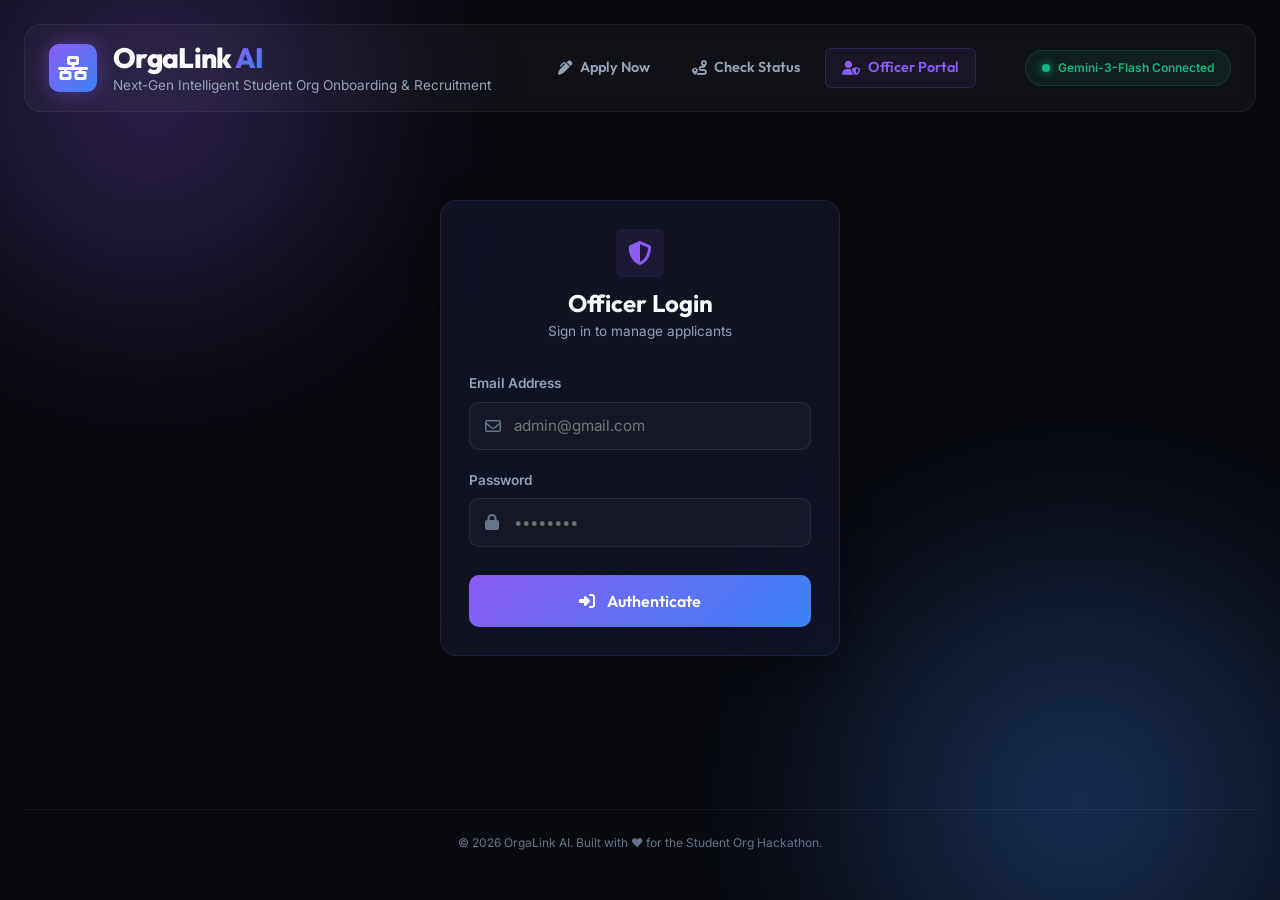
==== officer.html @ c1beb45f "feat: Build OrgaLink AI portal with client-side PDF/DOCX RAG parser and admin dashboard" ====
<!DOCTYPE html>
<html lang="en">
<head>
  <meta charset="UTF-8">
  <meta name="viewport" content="width=device-width, initial-scale=1.0">
  <title>OrgaLink AI - Officer Portal</title>
  <meta name="description" content="Secure administrative panel for JPCS-APC recruitment officers to review applicant RAG matches and manage checklist access.">
  
  <!-- Typography & Icons -->
  <link rel="preconnect" href="https://fonts.googleapis.com">
  <link rel="preconnect" href="https://fonts.gstatic.com" crossorigin>
  <link href="https://fonts.googleapis.com/css2?family=Fira+Code:wght@400;500&family=Inter:wght@300;400;500;600;700&family=Outfit:wght@300;400;500;600;700;800&display=swap" rel="stylesheet">
  <link rel="stylesheet" href="https://cdnjs.cloudflare.com/ajax/libs/font-awesome/6.4.0/css/all.min.css">
  
  <link rel="stylesheet" href="style.css">
</head>
<body>
  <div class="glow-container">
    <div class="glow-orb orb-1"></div>
    <div class="glow-orb orb-2"></div>
  </div>

  <div class="app-container">
    <!-- Header -->
    <header class="app-header">
      <div class="brand">
        <div class="logo-wrapper">
          <i class="fa-solid fa-network-wired logo-icon"></i>
        </div>
        <div class="brand-text">
          <h1>OrgaLink <span class="accent-text">AI</span></h1>
          <p class="tagline">Next-Gen Intelligent Student Org Onboarding & Recruitment</p>
        </div>
      </div>
      
      <!-- Navigation Links -->
      <nav class="app-nav">
        <a href="index.html" class="nav-link"><i class="fa-solid fa-pen-clip"></i> Apply Now</a>
        <a href="tracker.html" class="nav-link"><i class="fa-solid fa-route"></i> Check Status</a>
        <a href="officer.html" class="nav-link active"><i class="fa-solid fa-user-shield"></i> Officer Portal</a>
      </nav>

      <div class="system-status">
        <span class="status-indicator online"></span>
        <span class="status-text">Gemini-3-Flash Connected</span>
      </div>
    </header>

    <!-- Main Content Area -->
    <main class="main-layout">
      
      <!-- 1. Secure Login View -->
      <section class="grid-card login-card" id="admin-login-view">
        <div class="login-header">
          <div class="header-icon" style="margin: 0 auto; width: 48px; height: 48px; font-size: 1.5rem;">
            <i class="fa-solid fa-shield-halved"></i>
          </div>
          <h2>Officer Login</h2>
          <p class="tagline">Sign in to manage applicants</p>
        </div>

        <form id="admin-login-form" class="app-form">
          <div class="form-group">
            <label for="admin-email">Email Address</label>
            <div class="input-wrapper">
              <i class="fa-regular fa-envelope input-icon"></i>
              <input type="email" id="admin-email" placeholder="admin@gmail.com" required autocomplete="username">
            </div>
          </div>

          <div class="form-group">
            <label for="admin-password">Password</label>
            <div class="input-wrapper">
              <i class="fa-solid fa-lock input-icon"></i>
              <input type="password" id="admin-password" placeholder="••••••••" required autocomplete="current-password">
            </div>
          </div>

          <button type="submit" class="primary-btn"><i class="fa-solid fa-right-to-bracket"></i> Authenticate</button>
        </form>
      </section>

      <!-- 2. Secure Dashboard View -->
      <div id="admin-dashboard-view" class="hidden">
        <!-- Dashboard Header -->
        <div class="dashboard-header-panel">
          <div>
            <h2>Recruitment Management Panel</h2>
            <p class="tagline">Candidate evaluations, stage approvals, and committee metrics</p>
          </div>
          <button id="logout-btn" class="logout-btn"><i class="fa-solid fa-right-from-bracket"></i> Sign Out</button>
        </div>

        <!-- Metric Counter Cards -->
        <div class="stats-panel">
          <div class="stat-card">
            <div class="stat-icon applied"><i class="fa-solid fa-inbox"></i></div>
            <div class="stat-details">
              <h4>Total Candidates</h4>
              <span id="stat-total">0</span>
            </div>
          </div>
          <div class="stat-card">
            <div class="stat-icon interview"><i class="fa-solid fa-comments"></i></div>
            <div class="stat-details">
              <h4>In Interview</h4>
              <span id="stat-interview">0</span>
            </div>
          </div>
          <div class="stat-card">
            <div class="stat-icon onboarded"><i class="fa-solid fa-circle-check"></i></div>
            <div class="stat-details">
              <h4>Approved / Onboarded</h4>
              <span id="stat-onboarded">0</span>
            </div>
          </div>
        </div>

        <!-- Committee Distribution breakdown -->
        <div class="committee-breakdown-panel">
          <div class="breakdown-card">
            <span>Web Development Committee:</span>
            <strong id="committee-web-count">0</strong>
          </div>
          <div class="breakdown-card">
            <span>Marketing & Creatives Committee:</span>
            <strong id="committee-marketing-count">0</strong>
          </div>
          <div class="breakdown-card">
            <span>Logistics Committee:</span>
            <strong id="committee-logistics-count">0</strong>
          </div>
        </div>

        <!-- Candidates Database Controls & Table -->
        <section class="grid-card span-full" style="padding: 1.25rem;">
          <div class="dashboard-controls">
            <div class="card-header" style="margin-bottom: 0;">
              <div class="header-icon"><i class="fa-solid fa-users-viewfinder"></i></div>
              <h3>Registered Candidates</h3>
            </div>
            
            <!-- Filters and Sorting options -->
            <div style="display: flex; gap: 1rem; flex-wrap: wrap;">
              <div class="filter-group">
                <label for="filter-status">Filter Status:</label>
                <div class="filter-wrapper">
                  <select id="filter-status" class="filter-select">
                    <option value="all">All Candidates</option>
                    <option value="accepted">Accepted / Approved</option>
                    <option value="pending">Pending Review</option>
                  </select>
                </div>
              </div>
              
              <div class="filter-group">
                <label for="sort-by">Sort By:</label>
                <div class="filter-wrapper">
                  <select id="sort-by" class="filter-select">
                    <option value="date-desc">Latest Applied</option>
                    <option value="name-asc">Name (A-Z)</option>
                    <option value="score-desc">Match Score (Highest)</option>
                  </select>
                </div>
              </div>
            </div>
          </div>

          <div class="table-container">
            <table class="admin-table" id="applicants-table">
              <thead>
                <tr>
                  <th>Applicant Details</th>
                  <th>Student ID & Year</th>
                  <th>Recommended Committee</th>
                  <th>Score</th>
                  <th>Status Timeline</th>
                  <th>Actions</th>
                </tr>
              </thead>
              <tbody id="table-body">
                <!-- Table rows injected via JS -->
              </tbody>
            </table>
          </div>
        </section>
      </div>

    </main>

    <!-- Details Overlay Modal -->
    <div id="applicant-modal" class="modal-overlay hidden">
      <div class="modal-card">
        <button id="modal-close-btn" class="modal-close-btn"><i class="fa-solid fa-xmark"></i></button>
        <div class="card-header">
          <div class="header-icon"><i class="fa-solid fa-address-card"></i></div>
          <h2 id="modal-title">Candidate Evaluation Profile</h2>
        </div>
        
        <div class="modal-grid-2">
          <div class="profile-item">
            <span>Name</span>
            <strong id="modal-name">Alex Rivera</strong>
          </div>
          <div class="profile-item">
            <span>Email</span>
            <strong id="modal-email">alex@gmail.com</strong>
          </div>
          <div class="profile-item">
            <span>Student Number</span>
            <strong id="modal-id">2023-10023</strong>
          </div>
          <div class="profile-item">
            <span>Contact Number</span>
            <strong id="modal-phone">+63 917 123 4567</strong>
          </div>
          <div class="profile-item">
            <span>Course & Year</span>
            <strong id="modal-course-year">BSCS - 2nd Year</strong>
          </div>
          <div class="profile-item">
            <span>Uploaded File</span>
            <strong id="modal-filename">resume.pdf</strong>
          </div>
        </div>

        <div class="analysis-result-panel">
          <div class="result-header">
            <h3><i class="fa-solid fa-server"></i> Simulated Gemini Output</h3>
            <span class="match-score-badge" id="modal-score">94% Match</span>
          </div>
          <div class="placement-badge" id="modal-committee">Web Development</div>
          
          <div class="result-block">
            <h4>Evaluation Summary</h4>
            <p id="modal-reasoning">RAG logic reasons analysis notes.</p>
          </div>
        </div>
      </div>
    </div>

    <!-- Footer -->
    <footer class="app-footer">
      <p>&copy; 2026 OrgaLink AI. Built with ❤️ for the Student Org Hackathon.</p>
    </footer>
  </div>

  <script src="officer.js"></script>
</body>
</html>
---- style.css ----
/* ----------------------------------------------------
   DESIGN SYSTEM & VARIABLES
   ---------------------------------------------------- */
:root {
  /* Colors */
  --bg-primary: #090a0f;
  --bg-secondary: #121420;
  --card-bg: rgba(20, 24, 43, 0.6);
  --card-border: rgba(99, 102, 241, 0.15);
  --card-border-hover: rgba(99, 102, 241, 0.35);
  
  --text-primary: #f8fafc;
  --text-muted: #94a3b8;
  --text-dark: #64748b;
  
  /* Brand Accents */
  --accent-purple: #8b5cf6;
  --accent-blue: #3b82f6;
  --accent-cyan: #06b6d4;
  --accent-green: #10b981;
  --accent-red: #ef4444;
  --accent-warning: #f59e0b;
  
  --gradient-primary: linear-gradient(135deg, #8b5cf6 0%, #3b82f6 100%);
  --gradient-glow: radial-gradient(circle, rgba(139, 92, 246, 0.15) 0%, rgba(59, 130, 246, 0.05) 50%, transparent 100%);
  --gradient-console: linear-gradient(180deg, #1e1e2f 0%, #0d0d15 100%);
  
  /* Dimensions & Spacing */
  --radius-lg: 16px;
  --radius-md: 10px;
  --radius-sm: 6px;
  --transition-smooth: all 0.3s cubic-bezier(0.4, 0, 0.2, 1);
  --font-sans: 'Inter', sans-serif;
  --font-display: 'Outfit', sans-serif;
  --font-mono: 'Fira Code', monospace;
}

/* ----------------------------------------------------
   BASE STYLES & RESET
   ---------------------------------------------------- */
* {
  box-sizing: border-box;
  margin: 0;
  padding: 0;
}

body {
  background-color: var(--bg-primary);
  color: var(--text-primary);
  font-family: var(--font-sans);
  min-height: 100vh;
  overflow-x: hidden;
  position: relative;
  line-height: 1.5;
}

/* ----------------------------------------------------
   BACKGROUND GLOW SYSTEM (Aesthetic WOW Factor)
   ---------------------------------------------------- */
.glow-container {
  position: fixed;
  top: 0;
  left: 0;
  width: 100vw;
  height: 100vh;
  z-index: -1;
  overflow: hidden;
  pointer-events: none;
}

.glow-orb {
  position: absolute;
  border-radius: 50%;
  filter: blur(100px);
  opacity: 0.45;
  animation: floatOrb 12s infinite alternate ease-in-out;
}

.orb-1 {
  background: radial-gradient(circle, var(--accent-purple) 0%, transparent 70%);
  width: 500px;
  height: 500px;
  top: -150px;
  left: -100px;
}

.orb-2 {
  background: radial-gradient(circle, var(--accent-blue) 0%, transparent 70%);
  width: 600px;
  height: 600px;
  bottom: -200px;
  right: -100px;
  animation-delay: -6s;
}

@keyframes floatOrb {
  0% { transform: translateY(0) scale(1); }
  100% { transform: translateY(40px) scale(1.15); }
}

/* ----------------------------------------------------
   LAYOUT CONTAINER
   ---------------------------------------------------- */
.app-container {
  max-width: 1300px;
  margin: 0 auto;
  padding: 1.5rem;
  display: flex;
  flex-direction: column;
  min-height: 100vh;
  gap: 1.5rem;
}

/* ----------------------------------------------------
   HEADER STYLING
   ---------------------------------------------------- */
.app-header {
  display: flex;
  justify-content: space-between;
  align-items: center;
  padding: 1rem 1.5rem;
  background: rgba(255, 255, 255, 0.03);
  backdrop-filter: blur(8px);
  border: 1px solid rgba(255, 255, 255, 0.05);
  border-radius: var(--radius-lg);
  flex-wrap: wrap;
  gap: 1.25rem;
}

.brand {
  display: flex;
  align-items: center;
  gap: 1rem;
}

.logo-wrapper {
  background: var(--gradient-primary);
  width: 48px;
  height: 48px;
  border-radius: var(--radius-md);
  display: flex;
  align-items: center;
  justify-content: center;
  box-shadow: 0 0 20px rgba(139, 92, 246, 0.4);
}

.logo-icon {
  font-size: 1.5rem;
  color: white;
}

.brand-text h1 {
  font-family: var(--font-display);
  font-size: 1.75rem;
  font-weight: 800;
  letter-spacing: -0.025em;
  line-height: 1.2;
}

.accent-text {
  background: var(--gradient-primary);
  -webkit-background-clip: text;
  -webkit-text-fill-color: transparent;
}

.tagline {
  color: var(--text-muted);
  font-size: 0.85rem;
  font-weight: 400;
}

/* NAVIGATION */
.app-nav {
  display: flex;
  gap: 0.5rem;
}

.nav-link {
  color: var(--text-muted);
  text-decoration: none;
  font-family: var(--font-display);
  font-size: 0.9rem;
  font-weight: 600;
  padding: 0.5rem 1rem;
  border-radius: var(--radius-sm);
  transition: var(--transition-smooth);
  display: flex;
  align-items: center;
  gap: 0.5rem;
  border: 1px solid transparent;
}

.nav-link:hover {
  color: var(--text-primary);
  background: rgba(255, 255, 255, 0.04);
}

.nav-link.active {
  color: var(--accent-purple);
  background: rgba(139, 92, 246, 0.08);
  border-color: rgba(139, 92, 246, 0.2);
}

.system-status {
  display: flex;
  align-items: center;
  gap: 0.5rem;
  background: rgba(16, 185, 129, 0.08);
  border: 1px solid rgba(16, 185, 129, 0.2);
  padding: 0.5rem 1rem;
  border-radius: 50px;
}

.status-indicator {
  width: 8px;
  height: 8px;
  border-radius: 50%;
}

.status-indicator.online {
  background-color: var(--accent-green);
  box-shadow: 0 0 10px var(--accent-green);
}

.status-text {
  font-size: 0.75rem;
  font-weight: 600;
  color: var(--accent-green);
}

/* ----------------------------------------------------
   GRID CARD STYLING (GLASSMORPHISM)
   ---------------------------------------------------- */
.main-grid {
  display: grid;
  grid-template-columns: repeat(2, 1fr);
  gap: 1.5rem;
}

.span-full {
  grid-column: span 2;
}

.grid-card {
  background: var(--card-bg);
  backdrop-filter: blur(16px) saturate(180%);
  -webkit-backdrop-filter: blur(16px) saturate(180%);
  border: 1px solid var(--card-border);
  border-radius: var(--radius-lg);
  padding: 1.75rem;
  transition: var(--transition-smooth);
  box-shadow: 0 8px 32px 0 rgba(0, 0, 0, 0.3);
}

.grid-card:hover {
  border-color: var(--card-border-hover);
  box-shadow: 0 12px 40px 0 rgba(139, 92, 246, 0.1);
  transform: translateY(-2px);
}

.card-header {
  display: flex;
  align-items: center;
  gap: 0.75rem;
  margin-bottom: 1.5rem;
}

.header-icon {
  font-size: 1.25rem;
  color: var(--accent-purple);
  background: rgba(139, 92, 246, 0.1);
  width: 36px;
  height: 36px;
  border-radius: var(--radius-sm);
  display: flex;
  align-items: center;
  justify-content: center;
}

.card-header h2 {
  font-family: var(--font-display);
  font-size: 1.25rem;
  font-weight: 700;
  letter-spacing: -0.01em;
}

/* ----------------------------------------------------
   FORM ELEMENTS
   ---------------------------------------------------- */
.app-form {
  display: flex;
  flex-direction: column;
  gap: 1.25rem;
}

.form-row-2 {
  display: grid;
  grid-template-columns: 1fr 1fr;
  gap: 1rem;
}

.form-group {
  display: flex;
  flex-direction: column;
  gap: 0.5rem;
}

.form-group label {
  font-size: 0.85rem;
  font-weight: 600;
  color: var(--text-muted);
}

.input-wrapper {
  position: relative;
}

.input-icon {
  position: absolute;
  left: 1rem;
  top: 50%;
  transform: translateY(-50%);
  color: var(--text-dark);
  font-size: 1rem;
  pointer-events: none;
}

.input-wrapper input,
.input-wrapper select {
  width: 100%;
  padding: 0.85rem 1rem 0.85rem 2.75rem;
  background: rgba(255, 255, 255, 0.03);
  border: 1px solid rgba(255, 255, 255, 0.08);
  border-radius: var(--radius-md);
  color: white;
  font-family: var(--font-sans);
  font-size: 0.95rem;
  transition: var(--transition-smooth);
  appearance: none;
  -webkit-appearance: none;
}

.input-wrapper select {
  cursor: pointer;
}

.input-wrapper:has(select)::after {
  content: "\f107";
  font-family: "Font Awesome 6 Free";
  font-weight: 900;
  position: absolute;
  right: 1rem;
  top: 50%;
  transform: translateY(-50%);
  color: var(--text-muted);
  pointer-events: none;
}

.input-wrapper input:focus,
.input-wrapper select:focus {
  outline: none;
  border-color: var(--accent-purple);
  background: rgba(255, 255, 255, 0.05);
  box-shadow: 0 0 15px rgba(139, 92, 246, 0.15);
}

.input-wrapper select option {
  background: var(--bg-secondary);
  color: white;
}

/* Drag and Drop Zone */
.upload-zone {
  border: 2px dashed rgba(255, 255, 255, 0.1);
  border-radius: var(--radius-md);
  padding: 1.75rem 1.5rem;
  text-align: center;
  background: rgba(255, 255, 255, 0.01);
  cursor: pointer;
  transition: var(--transition-smooth);
  display: flex;
  flex-direction: column;
  align-items: center;
  gap: 0.5rem;
}

.upload-zone.dragover {
  border-color: var(--accent-cyan);
  background: rgba(6, 182, 212, 0.05);
}

.upload-icon {
  font-size: 2.25rem;
  color: var(--text-dark);
  transition: var(--transition-smooth);
}

.upload-zone:hover .upload-icon {
  color: var(--accent-cyan);
  transform: translateY(-2px);
}

.upload-main-text {
  font-size: 0.9rem;
  color: var(--text-primary);
}

.browse-link {
  color: var(--accent-cyan);
  font-weight: 600;
  text-decoration: underline;
}

.upload-sub-text {
  font-size: 0.75rem;
  color: var(--text-dark);
}

/* File Badge */
.file-badge {
  display: inline-flex;
  align-items: center;
  gap: 0.5rem;
  background: rgba(6, 182, 212, 0.12);
  border: 1px solid rgba(6, 182, 212, 0.3);
  padding: 0.4rem 0.8rem;
  border-radius: 50px;
  font-size: 0.8rem;
  color: var(--accent-cyan);
  margin-top: 0.5rem;
  animation: fadeIn 0.3s ease;
}

.file-badge .remove-btn {
  background: transparent;
  border: none;
  color: var(--accent-cyan);
  cursor: pointer;
  font-size: 0.85rem;
  display: flex;
  align-items: center;
  transition: var(--transition-smooth);
}

.file-badge .remove-btn:hover {
  color: var(--accent-red);
}

.hidden {
  display: none !important;
}

/* Primary Button */
.primary-btn {
  background: var(--gradient-primary);
  border: none;
  color: white;
  padding: 1rem;
  border-radius: var(--radius-md);
  font-family: var(--font-display);
  font-weight: 600;
  font-size: 1rem;
  cursor: pointer;
  display: flex;
  align-items: center;
  justify-content: center;
  gap: 0.75rem;
  transition: var(--transition-smooth);
  margin-top: 0.5rem;
  width: 100%;
}

.primary-btn:hover {
  transform: translateY(-1px);
  box-shadow: 0 4px 20px rgba(139, 92, 246, 0.4);
  opacity: 0.95;
}

.primary-btn:active {
  transform: translateY(1px);
}

.pulse-glow {
  animation: pulseGlow 3s infinite;
}

@keyframes pulseGlow {
  0% { box-shadow: 0 0 0 0 rgba(139, 92, 246, 0.4); }
  70% { box-shadow: 0 0 0 10px rgba(139, 92, 246, 0); }
  100% { box-shadow: 0 0 0 0 rgba(139, 92, 246, 0); }
}

/* ----------------------------------------------------
   TERMINAL CONSOLE (RAG SIMULATOR)
   ---------------------------------------------------- */
.terminal-wrapper {
  background: var(--gradient-console);
  border: 1px solid rgba(255, 255, 255, 0.05);
  border-radius: var(--radius-md);
  overflow: hidden;
  height: 250px;
  display: flex;
  flex-direction: column;
  box-shadow: inset 0 2px 10px rgba(0, 0, 0, 0.5);
  margin-bottom: 1.25rem;
}

.terminal-header {
  background: rgba(255, 255, 255, 0.02);
  border-bottom: 1px solid rgba(255, 255, 255, 0.05);
  padding: 0.6rem 1rem;
  display: flex;
  align-items: center;
  justify-content: space-between;
}

.terminal-dots {
  display: flex;
  gap: 6px;
}

.dot {
  width: 10px;
  height: 10px;
  border-radius: 50%;
}

.dot.red { background-color: var(--accent-red); }
.dot.yellow { background-color: var(--accent-warning); }
.dot.green { background-color: var(--accent-green); }

.terminal-title {
  font-family: var(--font-mono);
  font-size: 0.7rem;
  color: var(--text-dark);
  letter-spacing: 0.05em;
}

.terminal-body {
  padding: 1rem;
  overflow-y: auto;
  font-family: var(--font-mono);
  font-size: 0.8rem;
  display: flex;
  flex-direction: column;
  gap: 0.5rem;
  flex-grow: 1;
}

.terminal-line {
  line-height: 1.4;
  word-break: break-all;
}

.terminal-line.cmd-prompt::before {
  content: ">>> ";
  color: var(--accent-purple);
  font-weight: bold;
}

.terminal-line.system-msg {
  color: var(--text-dark);
  font-style: italic;
}

.terminal-line.success-msg {
  color: var(--accent-green);
}

.terminal-line.progress-msg {
  color: var(--accent-cyan);
}

.terminal-line.code-call {
  color: var(--text-primary);
}

/* ----------------------------------------------------
   ANALYSIS RESULTS INTERFACE
   ---------------------------------------------------- */
.analysis-result-panel {
  background: rgba(255, 255, 255, 0.02);
  border: 1px solid rgba(255, 255, 255, 0.05);
  border-radius: var(--radius-md);
  padding: 1.25rem;
  animation: slideDown 0.4s ease;
  display: flex;
  flex-direction: column;
  gap: 1rem;
}

.result-header {
  display: flex;
  justify-content: space-between;
  align-items: center;
}

.result-header h3 {
  font-size: 0.95rem;
  font-weight: 700;
  display: flex;
  align-items: center;
  gap: 0.5rem;
}

.match-score-badge {
  background: rgba(16, 185, 129, 0.15);
  color: var(--accent-green);
  border: 1px solid rgba(16, 185, 129, 0.3);
  padding: 0.2rem 0.6rem;
  border-radius: 50px;
  font-size: 0.75rem;
  font-weight: 700;
}

.placement-badge {
  background: var(--gradient-primary);
  color: white;
  padding: 0.75rem;
  text-align: center;
  border-radius: var(--radius-md);
  font-family: var(--font-display);
  font-weight: 800;
  font-size: 1.25rem;
  letter-spacing: 0.02em;
  box-shadow: 0 4px 15px rgba(59, 130, 246, 0.2);
}

.result-block {
  display: flex;
  flex-direction: column;
  gap: 0.25rem;
}

.result-block h4 {
  font-size: 0.8rem;
  font-weight: 600;
  color: var(--text-muted);
  text-transform: uppercase;
  letter-spacing: 0.05em;
  display: flex;
  align-items: center;
  gap: 0.4rem;
}

.result-block p {
  font-size: 0.85rem;
  color: var(--text-muted);
  line-height: 1.45;
}

.result-navigation-tip {
  border-top: 1px solid rgba(255, 255, 255, 0.05);
  padding-top: 0.75rem;
}

.tip-text {
  font-size: 0.8rem;
  color: var(--text-muted);
}

.accent-link {
  color: var(--accent-cyan);
  font-weight: 600;
  text-decoration: underline;
}

.accent-link:hover {
  color: var(--accent-blue);
}

/* ----------------------------------------------------
   AVAILABLE COMMITTEE POSITIONS LAYOUT (APPLY NOW PAGE)
   ---------------------------------------------------- */
.roles-grid {
  display: grid;
  grid-template-columns: repeat(3, 1fr);
  gap: 1.5rem;
  margin-top: 0.5rem;
}

.role-committee-card {
  background: rgba(255, 255, 255, 0.02);
  border: 1px solid rgba(255, 255, 255, 0.05);
  border-radius: var(--radius-md);
  padding: 1.5rem;
  transition: var(--transition-smooth);
  display: flex;
  flex-direction: column;
  gap: 0.75rem;
}

.role-committee-card:hover {
  border-color: rgba(99, 102, 241, 0.3);
  transform: translateY(-2px);
  background: rgba(255, 255, 255, 0.03);
}

.role-committee-card.web-dev .header-icon { color: var(--accent-purple); background: rgba(139, 92, 246, 0.1); }
.role-committee-card.marketing .header-icon { color: var(--accent-cyan); background: rgba(6, 182, 212, 0.1); }
.role-committee-card.logistics .header-icon { color: var(--accent-warning); background: rgba(245, 158, 11, 0.1); }

.role-header {
  display: flex;
  align-items: center;
  gap: 0.75rem;
}

.role-header h3 {
  font-family: var(--font-display);
  font-size: 1.1rem;
  font-weight: 700;
}

.role-intro {
  font-size: 0.8rem;
  color: var(--text-muted);
  line-height: 1.4;
}

.role-list {
  list-style: none;
  display: flex;
  flex-direction: column;
  gap: 0.6rem;
  border-top: 1px solid rgba(255, 255, 255, 0.06);
  padding-top: 0.85rem;
  margin-top: auto;
}

.role-list li {
  font-size: 0.8rem;
  color: var(--text-muted);
  line-height: 1.35;
}

.role-list li strong {
  color: var(--text-primary);
  display: inline-block;
  margin-right: 4px;
}

/* ----------------------------------------------------
   STATUS TRACKER LOOKUP PAGE
   ---------------------------------------------------- */
.lookup-section {
  max-width: 550px;
  margin: 2rem auto;
  text-align: center;
}

.lookup-section p {
  color: var(--text-muted);
  font-size: 0.95rem;
  margin-bottom: 1.5rem;
}

.search-bar {
  display: flex;
  gap: 0.75rem;
}

.search-bar .input-wrapper {
  flex-grow: 1;
}

.search-bar .primary-btn {
  width: auto;
  padding: 0 1.5rem;
  margin-top: 0;
}

.status-feedback-card {
  margin-top: 1.5rem;
  animation: slideDown 0.4s ease;
}

.applicant-profile-summary {
  display: grid;
  grid-template-columns: repeat(2, 1fr);
  gap: 0.75rem;
  background: rgba(255, 255, 255, 0.02);
  border: 1px solid rgba(255, 255, 255, 0.05);
  border-radius: var(--radius-md);
  padding: 1rem;
  text-align: left;
  font-size: 0.85rem;
  margin-bottom: 1.5rem;
}

.profile-item span {
  color: var(--text-dark);
  font-weight: 600;
  display: block;
  font-size: 0.75rem;
  text-transform: uppercase;
}

.profile-item strong {
  color: var(--text-primary);
}

.alert-info-box {
  background: rgba(139, 92, 246, 0.08);
  border: 1px solid rgba(139, 92, 246, 0.2);
  padding: 1rem;
  border-radius: var(--radius-md);
  font-size: 0.85rem;
  color: var(--text-muted);
  text-align: center;
  margin-top: 1rem;
  display: flex;
  flex-direction: column;
  gap: 0.5rem;
  align-items: center;
}

.alert-info-box i {
  font-size: 1.5rem;
  color: var(--accent-purple);
}

/* ----------------------------------------------------
   STATUS TRACKER TIMELINE
   ---------------------------------------------------- */
.tracker-timeline {
  display: flex;
  justify-content: space-between;
  position: relative;
  margin: 1.5rem 0;
  gap: 1rem;
}

.tracker-timeline::before {
  content: "";
  position: absolute;
  top: 24px;
  left: 24px;
  right: 24px;
  height: 2px;
  background: rgba(255, 255, 255, 0.08);
  z-index: 1;
}

.timeline-step {
  display: flex;
  flex-direction: column;
  align-items: center;
  text-align: center;
  flex: 1;
  z-index: 2;
  position: relative;
}

.step-circle {
  width: 48px;
  height: 48px;
  border-radius: 50%;
  background: var(--bg-secondary);
  border: 2px solid rgba(255, 255, 255, 0.08);
  color: var(--text-dark);
  display: flex;
  align-items: center;
  justify-content: center;
  font-size: 1.1rem;
  transition: var(--transition-smooth);
}

.step-content {
  margin-top: 0.75rem;
}

.step-content h3 {
  font-family: var(--font-display);
  font-size: 0.95rem;
  font-weight: 700;
  color: var(--text-muted);
  transition: var(--transition-smooth);
}

.step-content p {
  font-size: 0.75rem;
  color: var(--text-dark);
  margin-top: 0.15rem;
  max-width: 140px;
}

/* States styling */
.timeline-step.active .step-circle {
  border-color: var(--accent-purple);
  color: var(--accent-purple);
  box-shadow: 0 0 15px rgba(139, 92, 246, 0.3);
}

.timeline-step.active .step-content h3 {
  color: var(--text-primary);
}

.timeline-step.completed .step-circle {
  background: var(--accent-green);
  border-color: var(--accent-green);
  color: white;
}

.timeline-step.completed .step-content h3 {
  color: var(--accent-green);
}

/* ----------------------------------------------------
   ONBOARDING CHECKLIST
   ---------------------------------------------------- */
.card-header-flex {
  display: flex;
  justify-content: space-between;
  align-items: center;
  flex-wrap: wrap;
  gap: 1rem;
  margin-bottom: 1.5rem;
  border-bottom: 1px solid rgba(255, 255, 255, 0.05);
  padding-bottom: 1rem;
}

.card-header-flex .card-header {
  margin-bottom: 0;
}

/* Checklist Progress */
.progress-container {
  display: flex;
  align-items: center;
  gap: 0.75rem;
}

.progress-text {
  font-size: 0.8rem;
  font-weight: 600;
  color: var(--text-muted);
  white-space: nowrap;
}

.progress-bar-bg {
  width: 120px;
  height: 6px;
  background: rgba(255, 255, 255, 0.06);
  border-radius: 50px;
  overflow: hidden;
}

.progress-bar {
  height: 100%;
  background: var(--gradient-primary);
  border-radius: 50px;
  transition: width 0.4s cubic-bezier(0.4, 0, 0.2, 1);
}

/* Checklist Items */
.checklist-items {
  display: flex;
  flex-direction: column;
  gap: 0.75rem;
}

.checklist-item {
  display: flex;
  align-items: center;
  gap: 0.85rem;
  padding: 0.85rem 1rem;
  background: rgba(255, 255, 255, 0.02);
  border: 1px solid rgba(255, 255, 255, 0.04);
  border-radius: var(--radius-md);
  cursor: pointer;
  transition: var(--transition-smooth);
  user-select: none;
}

.checklist-item:hover {
  background: rgba(255, 255, 255, 0.04);
  border-color: rgba(139, 92, 246, 0.15);
}

.checklist-item input[type="checkbox"] {
  display: none;
}

.checkbox-custom {
  width: 20px;
  height: 20px;
  border-radius: 50%;
  border: 2px solid rgba(255, 255, 255, 0.15);
  display: flex;
  align-items: center;
  justify-content: center;
  font-size: 0.65rem;
  color: transparent;
  transition: var(--transition-smooth);
  flex-shrink: 0;
}

.checklist-item input:checked + .checkbox-custom {
  background: var(--accent-green);
  border-color: var(--accent-green);
  color: white;
}

.checklist-text {
  font-size: 0.9rem;
  color: var(--text-primary);
  transition: var(--transition-smooth);
}

.checklist-item input:checked ~ .checklist-text {
  text-decoration: line-through;
  color: var(--text-dark);
  opacity: 0.65;
}

/* ----------------------------------------------------
   OFFICER / ADMIN STYLING
   ---------------------------------------------------- */
.login-card {
  max-width: 400px;
  margin: 4rem auto;
}

.login-header {
  text-align: center;
  margin-bottom: 2rem;
}

.login-header h2 {
  font-family: var(--font-display);
  font-size: 1.5rem;
  margin-top: 0.5rem;
}

.dashboard-header-panel {
  display: flex;
  justify-content: space-between;
  align-items: center;
  margin-bottom: 1.5rem;
  flex-wrap: wrap;
  gap: 1rem;
}

.logout-btn {
  background: rgba(239, 68, 68, 0.1);
  border: 1px solid rgba(239, 68, 68, 0.2);
  color: var(--accent-red);
  padding: 0.5rem 1rem;
  font-size: 0.85rem;
  border-radius: var(--radius-sm);
  cursor: pointer;
  transition: var(--transition-smooth);
}

.logout-btn:hover {
  background: var(--accent-red);
  color: white;
}

/* Stats panels (Updated layout) */
.stats-panel {
  display: grid;
  grid-template-columns: repeat(3, 1fr);
  gap: 1rem;
  margin-bottom: 1.5rem;
}

.stat-card {
  background: rgba(255, 255, 255, 0.02);
  border: 1px solid rgba(255, 255, 255, 0.05);
  border-radius: var(--radius-md);
  padding: 1rem;
  display: flex;
  align-items: center;
  gap: 1rem;
}

.stat-icon {
  width: 42px;
  height: 42px;
  border-radius: var(--radius-sm);
  display: flex;
  align-items: center;
  justify-content: center;
  font-size: 1.25rem;
}

.stat-icon.applied { background: rgba(59, 130, 246, 0.1); color: var(--accent-blue); }
.stat-icon.interview { background: rgba(245, 158, 11, 0.1); color: var(--accent-warning); }
.stat-icon.onboarded { background: rgba(16, 185, 129, 0.1); color: var(--accent-green); }

.stat-details h4 {
  font-size: 0.75rem;
  color: var(--text-dark);
  text-transform: uppercase;
}

.stat-details span {
  font-family: var(--font-display);
  font-size: 1.5rem;
  font-weight: 700;
  color: var(--text-primary);
}

/* Committee Distribution Stats styling */
.committee-breakdown-panel {
  display: grid;
  grid-template-columns: repeat(3, 1fr);
  gap: 1rem;
  margin-bottom: 1.5rem;
  background: rgba(255, 255, 255, 0.01);
  border: 1px dashed rgba(255, 255, 255, 0.08);
  padding: 1rem;
  border-radius: var(--radius-md);
}

.breakdown-card {
  display: flex;
  justify-content: space-between;
  align-items: center;
  font-size: 0.85rem;
  color: var(--text-muted);
}

.breakdown-card strong {
  color: var(--accent-cyan);
  font-family: var(--font-mono);
  font-size: 1rem;
}

/* Administrative filters styling */
.dashboard-controls {
  display: flex;
  justify-content: space-between;
  align-items: center;
  flex-wrap: wrap;
  gap: 1rem;
  margin-bottom: 1.25rem;
}

.filter-group {
  display: flex;
  align-items: center;
  gap: 0.75rem;
}

.filter-group label {
  font-size: 0.8rem;
  font-weight: 600;
  color: var(--text-muted);
}

.filter-select {
  padding: 0.4rem 1.75rem 0.4rem 0.75rem;
  background: rgba(255, 255, 255, 0.03);
  border: 1px solid rgba(255, 255, 255, 0.08);
  border-radius: var(--radius-sm);
  color: white;
  font-family: var(--font-sans);
  font-size: 0.8rem;
  cursor: pointer;
  appearance: none;
  -webkit-appearance: none;
  position: relative;
}

.filter-wrapper {
  position: relative;
}

.filter-wrapper::after {
  content: "\f107";
  font-family: "Font Awesome 6 Free";
  font-weight: 900;
  position: absolute;
  right: 0.65rem;
  top: 50%;
  transform: translateY(-50%);
  color: var(--text-dark);
  font-size: 0.75rem;
  pointer-events: none;
}

.filter-select option {
  background: var(--bg-secondary);
  color: white;
}

/* Applicant Table Layout */
.table-container {
  overflow-x: auto;
  border: 1px solid rgba(255, 255, 255, 0.05);
  border-radius: var(--radius-md);
  background: rgba(13, 13, 20, 0.3);
}

.admin-table {
  width: 100%;
  border-collapse: collapse;
  text-align: left;
  font-size: 0.85rem;
}

.admin-table th,
.admin-table td {
  padding: 1rem;
  border-bottom: 1px solid rgba(255, 255, 255, 0.05);
}

.admin-table th {
  background: rgba(255, 255, 255, 0.02);
  color: var(--text-muted);
  font-weight: 600;
  text-transform: uppercase;
  font-size: 0.75rem;
  letter-spacing: 0.05em;
}

.admin-table tbody tr:hover {
  background: rgba(255, 255, 255, 0.01);
}

/* Badges */
.badge {
  display: inline-block;
  padding: 0.2rem 0.5rem;
  border-radius: 50px;
  font-size: 0.75rem;
  font-weight: 600;
}

.badge.blue { background: rgba(59, 130, 246, 0.12); color: var(--accent-blue); border: 1px solid rgba(59, 130, 246, 0.2); }
.badge.purple { background: rgba(139, 92, 246, 0.12); color: var(--accent-purple); border: 1px solid rgba(139, 92, 246, 0.2); }
.badge.orange { background: rgba(245, 158, 11, 0.12); color: var(--accent-warning); border: 1px solid rgba(245, 158, 11, 0.2); }
.badge.green { background: rgba(16, 185, 129, 0.12); color: var(--accent-green); border: 1px solid rgba(16, 185, 129, 0.2); }
.badge.red { background: rgba(239, 68, 68, 0.12); color: var(--accent-red); border: 1px solid rgba(239, 68, 68, 0.2); }

/* Table action buttons */
.action-btns {
  display: flex;
  gap: 0.4rem;
}

.action-btn {
  background: rgba(255, 255, 255, 0.03);
  border: 1px solid rgba(255, 255, 255, 0.08);
  color: var(--text-primary);
  width: 32px;
  height: 32px;
  border-radius: var(--radius-sm);
  display: flex;
  align-items: center;
  justify-content: center;
  cursor: pointer;
  transition: var(--transition-smooth);
}

.action-btn:hover {
  background: rgba(255, 255, 255, 0.08);
}

.action-btn.interview {
  border-color: rgba(245, 158, 11, 0.3);
  color: var(--accent-warning);
}

.action-btn.interview:hover {
  background: rgba(245, 158, 11, 0.15);
}

.action-btn.approve {
  border-color: rgba(16, 185, 129, 0.3);
  color: var(--accent-green);
}

.action-btn.approve:hover {
  background: rgba(16, 185, 129, 0.15);
}

.action-btn.reject {
  border-color: rgba(239, 68, 68, 0.3);
  color: var(--accent-red);
}

.action-btn.reject:hover {
  background: rgba(239, 68, 68, 0.15);
}

.action-btn.delete {
  border-color: rgba(239, 68, 68, 0.3);
  color: var(--accent-red);
}

.action-btn.delete:hover {
  background: rgba(239, 68, 68, 0.15);
}

/* Details Overlay/Modal */
.modal-overlay {
  position: fixed;
  top: 0;
  left: 0;
  width: 100vw;
  height: 100vh;
  background: rgba(0, 0, 0, 0.6);
  backdrop-filter: blur(8px);
  z-index: 100;
  display: flex;
  align-items: center;
  justify-content: center;
  animation: fadeIn 0.3s ease;
}

.modal-card {
  background: var(--bg-secondary);
  border: 1px solid var(--card-border);
  border-radius: var(--radius-lg);
  max-width: 600px;
  width: 90%;
  padding: 2rem;
  box-shadow: 0 10px 40px rgba(0,0,0,0.5);
  display: flex;
  flex-direction: column;
  gap: 1.5rem;
  position: relative;
}

.modal-close-btn {
  position: absolute;
  top: 1.25rem;
  right: 1.25rem;
  background: transparent;
  border: none;
  color: var(--text-dark);
  font-size: 1.25rem;
  cursor: pointer;
  transition: var(--transition-smooth);
}

.modal-close-btn:hover {
  color: var(--text-primary);
}

.modal-grid-2 {
  display: grid;
  grid-template-columns: 1fr 1fr;
  gap: 1rem;
}

/* Empty Table state */
.empty-table-msg {
  padding: 3rem !important;
  text-align: center;
  color: var(--text-dark);
}

.empty-table-msg i {
  font-size: 3rem;
  margin-bottom: 1rem;
}

/* ----------------------------------------------------
   FOOTER STYLING
   ---------------------------------------------------- */
.app-footer {
  text-align: center;
  padding: 1.5rem 0;
  border-top: 1px solid rgba(255, 255, 255, 0.05);
  color: var(--text-dark);
  font-size: 0.75rem;
  margin-top: auto;
}

/* ----------------------------------------------------
   ANIMATION KEYFRAMES
   ---------------------------------------------------- */
@keyframes fadeIn {
  from { opacity: 0; transform: scale(0.95); }
  to { opacity: 1; transform: scale(1); }
}

@keyframes slideDown {
  from { opacity: 0; transform: translateY(-10px); }
  to { opacity: 1; transform: translateY(0); }
}

/* ----------------------------------------------------
   RESPONSIVE DESIGN (MOBILE-FIRST BREAKPOINTS)
   ---------------------------------------------------- */

/* Tablet Viewport (Under 992px) */
@media (max-width: 992px) {
  .main-grid {
    grid-template-columns: 1fr;
  }
  
  .span-full {
    grid-column: span 1;
  }

  .stats-panel {
    grid-template-columns: 1fr;
  }

  .committee-breakdown-panel {
    grid-template-columns: 1fr;
    gap: 0.5rem;
  }

  .roles-grid {
    grid-template-columns: 1fr;
  }
  
  .tracker-timeline {
    flex-wrap: wrap;
    gap: 1.5rem;
  }

  .timeline-step {
    flex: unset;
    width: 100%;
    flex-direction: row;
    text-align: left;
    gap: 1rem;
    align-items: center;
  }

  .tracker-timeline::before {
    display: none;
  }

  .step-content {
    margin-top: 0;
  }

  .step-content p {
    max-width: unset;
  }
}

/* Mobile Viewport (Under 576px) */
@media (max-width: 576px) {
  .app-container {
    padding: 0.75rem;
    gap: 1rem;
  }

  .app-header {
    flex-direction: column;
    align-items: flex-start;
    padding: 1rem;
  }

  .app-nav {
    width: 100%;
    justify-content: space-around;
  }

  .nav-link {
    font-size: 0.8rem;
    padding: 0.4rem 0.6rem;
  }

  .system-status {
    width: 100%;
    justify-content: center;
  }

  .brand {
    width: 100%;
  }

  .brand-text h1 {
    font-size: 1.5rem;
  }

  .form-row-2 {
    grid-template-columns: 1fr;
  }

  .grid-card {
    padding: 1.25rem;
  }

  .terminal-wrapper {
    height: 220px;
  }

  .progress-container {
    width: 100%;
    justify-content: space-between;
    margin-top: 0.5rem;
  }

  .progress-bar-bg {
    flex-grow: 1;
    max-width: 180px;
  }

  .search-bar {
    flex-direction: column;
  }

  .search-bar .primary-btn {
    width: 100%;
  }

  .dashboard-controls {
    flex-direction: column;
    align-items: flex-start;
  }
}
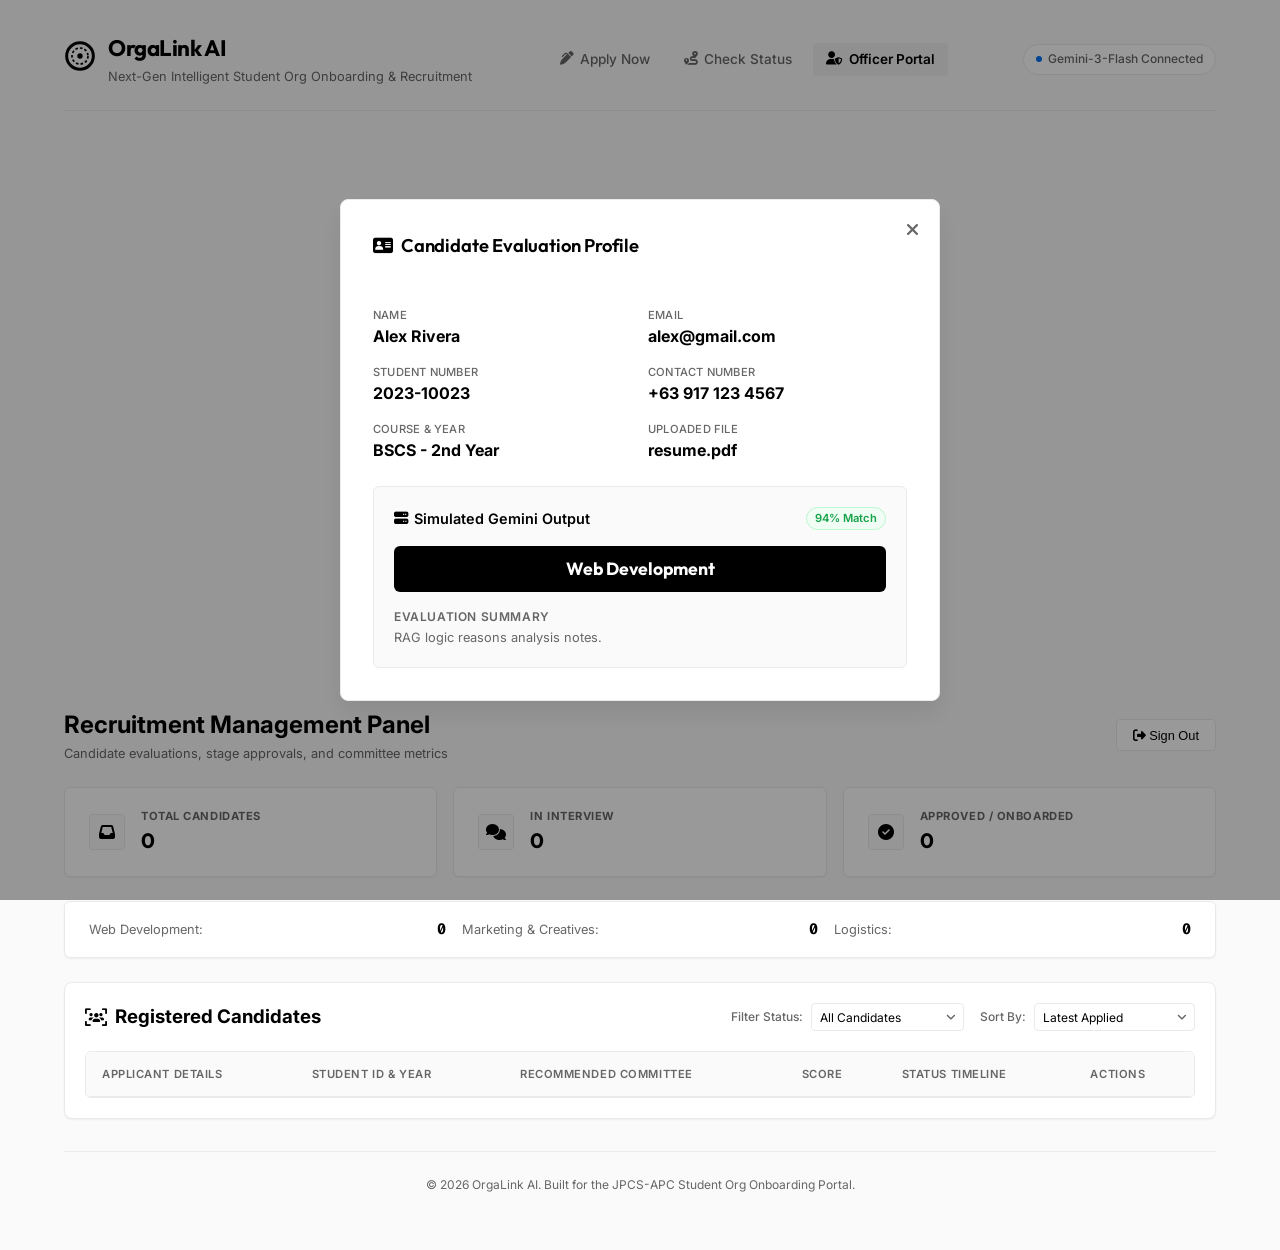
==== commit 350bf7b9: "Refactor OrgaLink AI to minimalist B&W theme and repair officer dashboard candidate loop" ====
--- a/officer.html
+++ b/officer.html
@@ -15,20 +15,21 @@
   <link rel="stylesheet" href="style.css">
 </head>
 <body>
-  <div class="glow-container">
-    <div class="glow-orb orb-1"></div>
-    <div class="glow-orb orb-2"></div>
-  </div>
 
   <div class="app-container">
     <!-- Header -->
     <header class="app-header">
       <div class="brand">
         <div class="logo-wrapper">
-          <i class="fa-solid fa-network-wired logo-icon"></i>
+          <!-- Concentric Circle Minimalist Logo -->
+          <svg class="logo-icon" viewBox="0 0 24 24" fill="none" xmlns="http://www.w3.org/2000/svg">
+            <circle cx="12" cy="12" r="10" stroke="currentColor" stroke-width="2.25"/>
+            <circle cx="12" cy="12" r="6" stroke="currentColor" stroke-width="1.25" stroke-dasharray="2 1.5"/>
+            <circle cx="12" cy="12" r="2" fill="currentColor"/>
+          </svg>
         </div>
         <div class="brand-text">
-          <h1>OrgaLink <span class="accent-text">AI</span></h1>
+          <h1>OrgaLink AI</h1>
           <p class="tagline">Next-Gen Intelligent Student Org Onboarding & Recruitment</p>
         </div>
       </div>
@@ -119,15 +120,15 @@
         <!-- Committee Distribution breakdown -->
         <div class="committee-breakdown-panel">
           <div class="breakdown-card">
-            <span>Web Development Committee:</span>
+            <span>Web Development:</span>
             <strong id="committee-web-count">0</strong>
           </div>
           <div class="breakdown-card">
-            <span>Marketing & Creatives Committee:</span>
+            <span>Marketing & Creatives:</span>
             <strong id="committee-marketing-count">0</strong>
           </div>
           <div class="breakdown-card">
-            <span>Logistics Committee:</span>
+            <span>Logistics:</span>
             <strong id="committee-logistics-count">0</strong>
           </div>
         </div>
@@ -241,7 +242,7 @@
 
     <!-- Footer -->
     <footer class="app-footer">
-      <p>&copy; 2026 OrgaLink AI. Built with ❤️ for the Student Org Hackathon.</p>
+      <p>&copy; 2026 OrgaLink AI. Built for the JPCS-APC Student Org Onboarding Portal.</p>
     </footer>
   </div>
 
--- a/style.css
+++ b/style.css
@@ -2,37 +2,33 @@
    DESIGN SYSTEM & VARIABLES
    ---------------------------------------------------- */
 :root {
-  /* Colors */
-  --bg-primary: #090a0f;
-  --bg-secondary: #121420;
-  --card-bg: rgba(20, 24, 43, 0.6);
-  --card-border: rgba(99, 102, 241, 0.15);
-  --card-border-hover: rgba(99, 102, 241, 0.35);
+  /* Clean B&W Color Palette with Electric Blue Accent */
+  --bg-primary: #ffffff;
+  --bg-secondary: #fafafa;
+  --card-bg: #ffffff;
+  --card-border: #eaeaea;
+  --card-border-hover: #111111;
   
-  --text-primary: #f8fafc;
-  --text-muted: #94a3b8;
-  --text-dark: #64748b;
+  --text-primary: #000000;
+  --text-muted: #666666;
+  --text-dark: #a0a0a0;
   
-  /* Brand Accents */
-  --accent-purple: #8b5cf6;
-  --accent-blue: #3b82f6;
-  --accent-cyan: #06b6d4;
-  --accent-green: #10b981;
-  --accent-red: #ef4444;
-  --accent-warning: #f59e0b;
+  /* Brand Accent */
+  --accent-color: #0070f3; /* Electric Blue */
+  --accent-light: #f0f7ff;
   
-  --gradient-primary: linear-gradient(135deg, #8b5cf6 0%, #3b82f6 100%);
-  --gradient-glow: radial-gradient(circle, rgba(139, 92, 246, 0.15) 0%, rgba(59, 130, 246, 0.05) 50%, transparent 100%);
-  --gradient-console: linear-gradient(180deg, #1e1e2f 0%, #0d0d15 100%);
+  --radius-lg: 8px;
+  --radius-md: 6px;
+  --radius-sm: 4px;
+  --transition-smooth: all 0.2s ease-in-out;
   
-  /* Dimensions & Spacing */
-  --radius-lg: 16px;
-  --radius-md: 10px;
-  --radius-sm: 6px;
-  --transition-smooth: all 0.3s cubic-bezier(0.4, 0, 0.2, 1);
-  --font-sans: 'Inter', sans-serif;
-  --font-display: 'Outfit', sans-serif;
-  --font-mono: 'Fira Code', monospace;
+  --font-sans: -apple-system, BlinkMacSystemFont, 'Inter', 'Segoe UI', Roboto, Helvetica, Arial, sans-serif;
+  --font-display: -apple-system, BlinkMacSystemFont, 'Outfit', 'Segoe UI', sans-serif;
+  --font-mono: 'Fira Code', Menlo, Monaco, Consolas, 'Courier New', monospace;
+  
+  --box-shadow-sm: 0 1px 2px rgba(0, 0, 0, 0.05);
+  --box-shadow-md: 0 4px 12px rgba(0, 0, 0, 0.05);
+  --box-shadow-lg: 0 12px 24px rgba(0, 0, 0, 0.08);
 }
 
 /* ----------------------------------------------------
@@ -45,70 +41,24 @@
 }
 
 body {
-  background-color: var(--bg-primary);
+  background-color: var(--bg-secondary);
   color: var(--text-primary);
   font-family: var(--font-sans);
   min-height: 100vh;
-  overflow-x: hidden;
-  position: relative;
   line-height: 1.5;
 }
 
 /* ----------------------------------------------------
-   BACKGROUND GLOW SYSTEM (Aesthetic WOW Factor)
-   ---------------------------------------------------- */
-.glow-container {
-  position: fixed;
-  top: 0;
-  left: 0;
-  width: 100vw;
-  height: 100vh;
-  z-index: -1;
-  overflow: hidden;
-  pointer-events: none;
-}
-
-.glow-orb {
-  position: absolute;
-  border-radius: 50%;
-  filter: blur(100px);
-  opacity: 0.45;
-  animation: floatOrb 12s infinite alternate ease-in-out;
-}
-
-.orb-1 {
-  background: radial-gradient(circle, var(--accent-purple) 0%, transparent 70%);
-  width: 500px;
-  height: 500px;
-  top: -150px;
-  left: -100px;
-}
-
-.orb-2 {
-  background: radial-gradient(circle, var(--accent-blue) 0%, transparent 70%);
-  width: 600px;
-  height: 600px;
-  bottom: -200px;
-  right: -100px;
-  animation-delay: -6s;
-}
-
-@keyframes floatOrb {
-  0% { transform: translateY(0) scale(1); }
-  100% { transform: translateY(40px) scale(1.15); }
-}
-
-/* ----------------------------------------------------
    LAYOUT CONTAINER
    ---------------------------------------------------- */
 .app-container {
-  max-width: 1300px;
+  max-width: 1200px;
   margin: 0 auto;
-  padding: 1.5rem;
+  padding: 2rem 1.5rem;
   display: flex;
   flex-direction: column;
   min-height: 100vh;
-  gap: 1.5rem;
+  gap: 2rem;
 }
 
 /* ----------------------------------------------------
@@ -118,11 +68,8 @@
   display: flex;
   justify-content: space-between;
   align-items: center;
-  padding: 1rem 1.5rem;
-  background: rgba(255, 255, 255, 0.03);
-  backdrop-filter: blur(8px);
-  border: 1px solid rgba(255, 255, 255, 0.05);
-  border-radius: var(--radius-lg);
+  padding-bottom: 1.5rem;
+  border-bottom: 1px solid var(--card-border);
   flex-wrap: wrap;
   gap: 1.25rem;
 }
@@ -130,43 +77,27 @@
 .brand {
   display: flex;
   align-items: center;
-  gap: 1rem;
-}
-
-.logo-wrapper {
-  background: var(--gradient-primary);
-  width: 48px;
-  height: 48px;
-  border-radius: var(--radius-md);
-  display: flex;
-  align-items: center;
-  justify-content: center;
-  box-shadow: 0 0 20px rgba(139, 92, 246, 0.4);
+  gap: 0.75rem;
 }
 
 .logo-icon {
-  font-size: 1.5rem;
-  color: white;
+  width: 32px;
+  height: 32px;
+  color: var(--text-primary);
 }
 
 .brand-text h1 {
   font-family: var(--font-display);
-  font-size: 1.75rem;
-  font-weight: 800;
-  letter-spacing: -0.025em;
-  line-height: 1.2;
-}
-
-.accent-text {
-  background: var(--gradient-primary);
-  -webkit-background-clip: text;
-  -webkit-text-fill-color: transparent;
+  font-size: 1.4rem;
+  font-weight: 700;
+  letter-spacing: -0.02em;
 }
 
 .tagline {
   color: var(--text-muted);
-  font-size: 0.85rem;
+  font-size: 0.8rem;
   font-weight: 400;
+  margin-top: 0.1rem;
 }
 
 /* NAVIGATION */
@@ -178,58 +109,56 @@
 .nav-link {
   color: var(--text-muted);
   text-decoration: none;
-  font-family: var(--font-display);
-  font-size: 0.9rem;
-  font-weight: 600;
-  padding: 0.5rem 1rem;
+  font-size: 0.85rem;
+  font-weight: 500;
+  padding: 0.4rem 0.8rem;
   border-radius: var(--radius-sm);
   transition: var(--transition-smooth);
   display: flex;
   align-items: center;
-  gap: 0.5rem;
-  border: 1px solid transparent;
+  gap: 0.4rem;
 }
 
 .nav-link:hover {
   color: var(--text-primary);
-  background: rgba(255, 255, 255, 0.04);
+  background: #f0f0f0;
 }
 
 .nav-link.active {
-  color: var(--accent-purple);
-  background: rgba(139, 92, 246, 0.08);
-  border-color: rgba(139, 92, 246, 0.2);
+  color: var(--text-primary);
+  background: #f0f0f0;
+  font-weight: 600;
 }
 
 .system-status {
   display: flex;
   align-items: center;
-  gap: 0.5rem;
-  background: rgba(16, 185, 129, 0.08);
-  border: 1px solid rgba(16, 185, 129, 0.2);
-  padding: 0.5rem 1rem;
+  gap: 0.4rem;
+  padding: 0.35rem 0.75rem;
   border-radius: 50px;
+  background: var(--bg-primary);
+  border: 1px solid var(--card-border);
 }
 
 .status-indicator {
-  width: 8px;
-  height: 8px;
+  width: 6px;
+  height: 6px;
   border-radius: 50%;
+  background-color: var(--text-dark);
 }
 
 .status-indicator.online {
-  background-color: var(--accent-green);
-  box-shadow: 0 0 10px var(--accent-green);
+  background-color: var(--accent-color);
 }
 
 .status-text {
   font-size: 0.75rem;
-  font-weight: 600;
-  color: var(--accent-green);
-}
-
-/* ----------------------------------------------------
-   GRID CARD STYLING (GLASSMORPHISM)
+  font-weight: 500;
+  color: var(--text-muted);
+}
+
+/* ----------------------------------------------------
+   GRID CARD STYLING (MINIMALIST WHITE)
    ---------------------------------------------------- */
 .main-grid {
   display: grid;
@@ -243,35 +172,27 @@
 
 .grid-card {
   background: var(--card-bg);
-  backdrop-filter: blur(16px) saturate(180%);
-  -webkit-backdrop-filter: blur(16px) saturate(180%);
   border: 1px solid var(--card-border);
   border-radius: var(--radius-lg);
-  padding: 1.75rem;
+  padding: 2rem;
   transition: var(--transition-smooth);
-  box-shadow: 0 8px 32px 0 rgba(0, 0, 0, 0.3);
+  box-shadow: var(--box-shadow-sm);
 }
 
 .grid-card:hover {
-  border-color: var(--card-border-hover);
-  box-shadow: 0 12px 40px 0 rgba(139, 92, 246, 0.1);
-  transform: translateY(-2px);
+  border-color: #d1d1d1;
 }
 
 .card-header {
   display: flex;
   align-items: center;
-  gap: 0.75rem;
+  gap: 0.5rem;
   margin-bottom: 1.5rem;
 }
 
 .header-icon {
-  font-size: 1.25rem;
-  color: var(--accent-purple);
-  background: rgba(139, 92, 246, 0.1);
-  width: 36px;
-  height: 36px;
-  border-radius: var(--radius-sm);
+  font-size: 1.1rem;
+  color: var(--text-primary);
   display: flex;
   align-items: center;
   justify-content: center;
@@ -279,8 +200,8 @@
 
 .card-header h2 {
   font-family: var(--font-display);
-  font-size: 1.25rem;
-  font-weight: 700;
+  font-size: 1.15rem;
+  font-weight: 600;
   letter-spacing: -0.01em;
 }
 
@@ -302,13 +223,13 @@
 .form-group {
   display: flex;
   flex-direction: column;
-  gap: 0.5rem;
+  gap: 0.4rem;
 }
 
 .form-group label {
-  font-size: 0.85rem;
-  font-weight: 600;
-  color: var(--text-muted);
+  font-size: 0.8rem;
+  font-weight: 500;
+  color: var(--text-primary);
 }
 
 .input-wrapper {
@@ -317,27 +238,26 @@
 
 .input-icon {
   position: absolute;
-  left: 1rem;
+  left: 0.85rem;
   top: 50%;
   transform: translateY(-50%);
-  color: var(--text-dark);
-  font-size: 1rem;
+  color: var(--text-muted);
+  font-size: 0.9rem;
   pointer-events: none;
 }
 
 .input-wrapper input,
 .input-wrapper select {
   width: 100%;
-  padding: 0.85rem 1rem 0.85rem 2.75rem;
-  background: rgba(255, 255, 255, 0.03);
-  border: 1px solid rgba(255, 255, 255, 0.08);
+  padding: 0.75rem 0.85rem 0.75rem 2.35rem;
+  background: var(--bg-primary);
+  border: 1px solid var(--card-border);
   border-radius: var(--radius-md);
-  color: white;
+  color: var(--text-primary);
   font-family: var(--font-sans);
-  font-size: 0.95rem;
+  font-size: 0.9rem;
   transition: var(--transition-smooth);
   appearance: none;
-  -webkit-appearance: none;
 }
 
 .input-wrapper select {
@@ -349,166 +269,144 @@
   font-family: "Font Awesome 6 Free";
   font-weight: 900;
   position: absolute;
-  right: 1rem;
+  right: 0.85rem;
   top: 50%;
   transform: translateY(-50%);
   color: var(--text-muted);
+  font-size: 0.8rem;
   pointer-events: none;
 }
 
 .input-wrapper input:focus,
 .input-wrapper select:focus {
   outline: none;
-  border-color: var(--accent-purple);
-  background: rgba(255, 255, 255, 0.05);
-  box-shadow: 0 0 15px rgba(139, 92, 246, 0.15);
-}
-
-.input-wrapper select option {
-  background: var(--bg-secondary);
-  color: white;
+  border-color: var(--text-primary);
 }
 
 /* Drag and Drop Zone */
 .upload-zone {
-  border: 2px dashed rgba(255, 255, 255, 0.1);
+  border: 1px dashed var(--card-border);
   border-radius: var(--radius-md);
-  padding: 1.75rem 1.5rem;
+  padding: 2rem 1.5rem;
   text-align: center;
-  background: rgba(255, 255, 255, 0.01);
+  background: var(--bg-secondary);
   cursor: pointer;
   transition: var(--transition-smooth);
   display: flex;
   flex-direction: column;
   align-items: center;
-  gap: 0.5rem;
+  gap: 0.4rem;
 }
 
 .upload-zone.dragover {
-  border-color: var(--accent-cyan);
-  background: rgba(6, 182, 212, 0.05);
+  border-color: var(--text-primary);
+  background: #f4f4f4;
 }
 
 .upload-icon {
-  font-size: 2.25rem;
-  color: var(--text-dark);
+  font-size: 1.75rem;
+  color: var(--text-muted);
   transition: var(--transition-smooth);
 }
 
 .upload-zone:hover .upload-icon {
-  color: var(--accent-cyan);
-  transform: translateY(-2px);
+  color: var(--text-primary);
 }
 
 .upload-main-text {
-  font-size: 0.9rem;
+  font-size: 0.85rem;
   color: var(--text-primary);
 }
 
 .browse-link {
-  color: var(--accent-cyan);
-  font-weight: 600;
+  color: var(--accent-color);
+  font-weight: 500;
   text-decoration: underline;
 }
 
 .upload-sub-text {
   font-size: 0.75rem;
-  color: var(--text-dark);
+  color: var(--text-muted);
 }
 
 /* File Badge */
 .file-badge {
   display: inline-flex;
   align-items: center;
-  gap: 0.5rem;
-  background: rgba(6, 182, 212, 0.12);
-  border: 1px solid rgba(6, 182, 212, 0.3);
-  padding: 0.4rem 0.8rem;
+  gap: 0.4rem;
+  background: #f0f0f0;
+  border: 1px solid #e0e0e0;
+  padding: 0.3rem 0.75rem;
   border-radius: 50px;
-  font-size: 0.8rem;
-  color: var(--accent-cyan);
+  font-size: 0.75rem;
+  color: var(--text-primary);
   margin-top: 0.5rem;
-  animation: fadeIn 0.3s ease;
+  animation: fadeIn 0.2s ease;
 }
 
 .file-badge .remove-btn {
   background: transparent;
   border: none;
-  color: var(--accent-cyan);
+  color: var(--text-muted);
   cursor: pointer;
-  font-size: 0.85rem;
+  font-size: 0.8rem;
   display: flex;
   align-items: center;
   transition: var(--transition-smooth);
 }
 
 .file-badge .remove-btn:hover {
-  color: var(--accent-red);
-}
-
-.hidden {
-  display: none !important;
+  color: var(--text-primary);
 }
 
 /* Primary Button */
 .primary-btn {
-  background: var(--gradient-primary);
-  border: none;
-  color: white;
-  padding: 1rem;
+  background: #000000;
+  border: 1px solid #000000;
+  color: #ffffff;
+  padding: 0.85rem;
   border-radius: var(--radius-md);
-  font-family: var(--font-display);
-  font-weight: 600;
-  font-size: 1rem;
+  font-family: var(--font-sans);
+  font-weight: 500;
+  font-size: 0.95rem;
   cursor: pointer;
   display: flex;
   align-items: center;
   justify-content: center;
-  gap: 0.75rem;
+  gap: 0.5rem;
   transition: var(--transition-smooth);
-  margin-top: 0.5rem;
+  margin-top: 0.25rem;
   width: 100%;
 }
 
 .primary-btn:hover {
-  transform: translateY(-1px);
-  box-shadow: 0 4px 20px rgba(139, 92, 246, 0.4);
-  opacity: 0.95;
+  background: #222222;
+  border-color: #222222;
 }
 
 .primary-btn:active {
-  transform: translateY(1px);
-}
-
-.pulse-glow {
-  animation: pulseGlow 3s infinite;
-}
-
-@keyframes pulseGlow {
-  0% { box-shadow: 0 0 0 0 rgba(139, 92, 246, 0.4); }
-  70% { box-shadow: 0 0 0 10px rgba(139, 92, 246, 0); }
-  100% { box-shadow: 0 0 0 0 rgba(139, 92, 246, 0); }
-}
-
-/* ----------------------------------------------------
-   TERMINAL CONSOLE (RAG SIMULATOR)
+  background: #444444;
+}
+
+/* ----------------------------------------------------
+   TERMINAL CONSOLE (MATTE BLACK WRAPPER)
    ---------------------------------------------------- */
 .terminal-wrapper {
-  background: var(--gradient-console);
-  border: 1px solid rgba(255, 255, 255, 0.05);
+  background: #09090b;
+  border: 1px solid #18181b;
   border-radius: var(--radius-md);
   overflow: hidden;
   height: 250px;
   display: flex;
   flex-direction: column;
-  box-shadow: inset 0 2px 10px rgba(0, 0, 0, 0.5);
+  box-shadow: var(--box-shadow-md);
   margin-bottom: 1.25rem;
 }
 
 .terminal-header {
-  background: rgba(255, 255, 255, 0.02);
-  border-bottom: 1px solid rgba(255, 255, 255, 0.05);
-  padding: 0.6rem 1rem;
+  background: #18181b;
+  border-bottom: 1px solid #27272a;
+  padding: 0.5rem 1rem;
   display: flex;
   align-items: center;
   justify-content: space-between;
@@ -520,30 +418,26 @@
 }
 
 .dot {
-  width: 10px;
-  height: 10px;
+  width: 8px;
+  height: 8px;
   border-radius: 50%;
-}
-
-.dot.red { background-color: var(--accent-red); }
-.dot.yellow { background-color: var(--accent-warning); }
-.dot.green { background-color: var(--accent-green); }
+  background-color: #27272a;
+}
 
 .terminal-title {
   font-family: var(--font-mono);
   font-size: 0.7rem;
-  color: var(--text-dark);
-  letter-spacing: 0.05em;
+  color: #a1a1aa;
 }
 
 .terminal-body {
   padding: 1rem;
   overflow-y: auto;
   font-family: var(--font-mono);
-  font-size: 0.8rem;
+  font-size: 0.75rem;
   display: flex;
   flex-direction: column;
-  gap: 0.5rem;
+  gap: 0.4rem;
   flex-grow: 1;
 }
 
@@ -552,41 +446,43 @@
   word-break: break-all;
 }
 
+.terminal-line.cmd-prompt {
+  color: #fafafa;
+}
+
 .terminal-line.cmd-prompt::before {
-  content: ">>> ";
-  color: var(--accent-purple);
-  font-weight: bold;
+  content: "> ";
+  color: var(--text-dark);
 }
 
 .terminal-line.system-msg {
-  color: var(--text-dark);
-  font-style: italic;
+  color: #71717a;
 }
 
 .terminal-line.success-msg {
-  color: var(--accent-green);
+  color: #22c55e;
 }
 
 .terminal-line.progress-msg {
-  color: var(--accent-cyan);
+  color: var(--accent-color);
 }
 
 .terminal-line.code-call {
-  color: var(--text-primary);
+  color: #e4e4e7;
 }
 
 /* ----------------------------------------------------
    ANALYSIS RESULTS INTERFACE
    ---------------------------------------------------- */
 .analysis-result-panel {
-  background: rgba(255, 255, 255, 0.02);
-  border: 1px solid rgba(255, 255, 255, 0.05);
+  border: 1px solid var(--card-border);
   border-radius: var(--radius-md);
   padding: 1.25rem;
-  animation: slideDown 0.4s ease;
+  animation: slideDown 0.3s ease;
   display: flex;
   flex-direction: column;
   gap: 1rem;
+  background: var(--bg-secondary);
 }
 
 .result-header {
@@ -596,81 +492,72 @@
 }
 
 .result-header h3 {
-  font-size: 0.95rem;
-  font-weight: 700;
-  display: flex;
-  align-items: center;
-  gap: 0.5rem;
+  font-size: 0.9rem;
+  font-weight: 600;
+  display: flex;
+  align-items: center;
+  gap: 0.4rem;
 }
 
 .match-score-badge {
-  background: rgba(16, 185, 129, 0.15);
-  color: var(--accent-green);
-  border: 1px solid rgba(16, 185, 129, 0.3);
-  padding: 0.2rem 0.6rem;
+  background: #f0fdf4;
+  color: #16a34a;
+  border: 1px solid #bbf7d0;
+  padding: 0.15rem 0.5rem;
   border-radius: 50px;
-  font-size: 0.75rem;
-  font-weight: 700;
+  font-size: 0.7rem;
+  font-weight: 600;
 }
 
 .placement-badge {
-  background: var(--gradient-primary);
-  color: white;
-  padding: 0.75rem;
+  background: #000000;
+  color: #ffffff;
+  padding: 0.6rem;
   text-align: center;
   border-radius: var(--radius-md);
   font-family: var(--font-display);
-  font-weight: 800;
-  font-size: 1.25rem;
-  letter-spacing: 0.02em;
-  box-shadow: 0 4px 15px rgba(59, 130, 246, 0.2);
+  font-weight: 700;
+  font-size: 1.1rem;
 }
 
 .result-block {
   display: flex;
   flex-direction: column;
-  gap: 0.25rem;
+  gap: 0.2rem;
 }
 
 .result-block h4 {
-  font-size: 0.8rem;
+  font-size: 0.75rem;
   font-weight: 600;
   color: var(--text-muted);
   text-transform: uppercase;
   letter-spacing: 0.05em;
-  display: flex;
-  align-items: center;
-  gap: 0.4rem;
 }
 
 .result-block p {
-  font-size: 0.85rem;
-  color: var(--text-muted);
-  line-height: 1.45;
+  font-size: 0.8rem;
+  color: var(--text-muted);
+  line-height: 1.4;
 }
 
 .result-navigation-tip {
-  border-top: 1px solid rgba(255, 255, 255, 0.05);
+  border-top: 1px solid var(--card-border);
   padding-top: 0.75rem;
 }
 
 .tip-text {
-  font-size: 0.8rem;
+  font-size: 0.75rem;
   color: var(--text-muted);
 }
 
 .accent-link {
-  color: var(--accent-cyan);
-  font-weight: 600;
+  color: var(--accent-color);
+  font-weight: 500;
   text-decoration: underline;
 }
 
-.accent-link:hover {
-  color: var(--accent-blue);
-}
-
-/* ----------------------------------------------------
-   AVAILABLE COMMITTEE POSITIONS LAYOUT (APPLY NOW PAGE)
+/* ----------------------------------------------------
+   AVAILABLE COMMITTEE POSITIONS LAYOUT (APPLY NOW BOTTOM)
    ---------------------------------------------------- */
 .roles-grid {
   display: grid;
@@ -680,40 +567,39 @@
 }
 
 .role-committee-card {
-  background: rgba(255, 255, 255, 0.02);
-  border: 1px solid rgba(255, 255, 255, 0.05);
+  border: 1px solid var(--card-border);
   border-radius: var(--radius-md);
   padding: 1.5rem;
   transition: var(--transition-smooth);
   display: flex;
   flex-direction: column;
   gap: 0.75rem;
+  background: var(--bg-primary);
 }
 
 .role-committee-card:hover {
-  border-color: rgba(99, 102, 241, 0.3);
-  transform: translateY(-2px);
-  background: rgba(255, 255, 255, 0.03);
-}
-
-.role-committee-card.web-dev .header-icon { color: var(--accent-purple); background: rgba(139, 92, 246, 0.1); }
-.role-committee-card.marketing .header-icon { color: var(--accent-cyan); background: rgba(6, 182, 212, 0.1); }
-.role-committee-card.logistics .header-icon { color: var(--accent-warning); background: rgba(245, 158, 11, 0.1); }
+  border-color: #b0b0b0;
+}
 
 .role-header {
   display: flex;
   align-items: center;
-  gap: 0.75rem;
+  gap: 0.5rem;
+}
+
+.role-header i {
+  color: var(--text-primary);
+  font-size: 1rem;
 }
 
 .role-header h3 {
   font-family: var(--font-display);
-  font-size: 1.1rem;
-  font-weight: 700;
+  font-size: 1rem;
+  font-weight: 600;
 }
 
 .role-intro {
-  font-size: 0.8rem;
+  font-size: 0.78rem;
   color: var(--text-muted);
   line-height: 1.4;
 }
@@ -723,21 +609,20 @@
   display: flex;
   flex-direction: column;
   gap: 0.6rem;
-  border-top: 1px solid rgba(255, 255, 255, 0.06);
+  border-top: 1px solid var(--card-border);
   padding-top: 0.85rem;
   margin-top: auto;
 }
 
 .role-list li {
-  font-size: 0.8rem;
+  font-size: 0.78rem;
   color: var(--text-muted);
   line-height: 1.35;
 }
 
 .role-list li strong {
   color: var(--text-primary);
-  display: inline-block;
-  margin-right: 4px;
+  display: block;
 }
 
 /* ----------------------------------------------------
@@ -751,13 +636,13 @@
 
 .lookup-section p {
   color: var(--text-muted);
-  font-size: 0.95rem;
+  font-size: 0.9rem;
   margin-bottom: 1.5rem;
 }
 
 .search-bar {
   display: flex;
-  gap: 0.75rem;
+  gap: 0.5rem;
 }
 
 .search-bar .input-wrapper {
@@ -768,32 +653,34 @@
   width: auto;
   padding: 0 1.5rem;
   margin-top: 0;
+  white-space: nowrap;
 }
 
 .status-feedback-card {
   margin-top: 1.5rem;
-  animation: slideDown 0.4s ease;
+  animation: slideDown 0.3s ease;
 }
 
 .applicant-profile-summary {
   display: grid;
   grid-template-columns: repeat(2, 1fr);
   gap: 0.75rem;
-  background: rgba(255, 255, 255, 0.02);
-  border: 1px solid rgba(255, 255, 255, 0.05);
+  background: var(--bg-secondary);
+  border: 1px solid var(--card-border);
   border-radius: var(--radius-md);
-  padding: 1rem;
+  padding: 1rem 1.25rem;
   text-align: left;
   font-size: 0.85rem;
   margin-bottom: 1.5rem;
 }
 
 .profile-item span {
-  color: var(--text-dark);
-  font-weight: 600;
+  color: var(--text-muted);
+  font-weight: 500;
   display: block;
-  font-size: 0.75rem;
+  font-size: 0.7rem;
   text-transform: uppercase;
+  letter-spacing: 0.02em;
 }
 
 .profile-item strong {
@@ -801,9 +688,9 @@
 }
 
 .alert-info-box {
-  background: rgba(139, 92, 246, 0.08);
-  border: 1px solid rgba(139, 92, 246, 0.2);
-  padding: 1rem;
+  border: 1px solid var(--card-border);
+  background: var(--bg-secondary);
+  padding: 1.5rem;
   border-radius: var(--radius-md);
   font-size: 0.85rem;
   color: var(--text-muted);
@@ -811,13 +698,19 @@
   margin-top: 1rem;
   display: flex;
   flex-direction: column;
-  gap: 0.5rem;
+  gap: 0.4rem;
   align-items: center;
 }
 
 .alert-info-box i {
-  font-size: 1.5rem;
-  color: var(--accent-purple);
+  font-size: 1.25rem;
+  color: var(--text-primary);
+}
+
+.alert-info-box h3 {
+  font-size: 0.95rem;
+  font-weight: 600;
+  color: var(--text-primary);
 }
 
 /* ----------------------------------------------------
@@ -834,11 +727,11 @@
 .tracker-timeline::before {
   content: "";
   position: absolute;
-  top: 24px;
-  left: 24px;
-  right: 24px;
-  height: 2px;
-  background: rgba(255, 255, 255, 0.08);
+  top: 20px;
+  left: 20px;
+  right: 20px;
+  height: 1px;
+  background: var(--card-border);
   z-index: 1;
 }
 
@@ -853,16 +746,16 @@
 }
 
 .step-circle {
-  width: 48px;
-  height: 48px;
+  width: 40px;
+  height: 40px;
   border-radius: 50%;
-  background: var(--bg-secondary);
-  border: 2px solid rgba(255, 255, 255, 0.08);
-  color: var(--text-dark);
+  background: var(--bg-primary);
+  border: 1px solid var(--card-border);
+  color: var(--text-muted);
   display: flex;
   align-items: center;
   justify-content: center;
-  font-size: 1.1rem;
+  font-size: 1rem;
   transition: var(--transition-smooth);
 }
 
@@ -872,24 +765,23 @@
 
 .step-content h3 {
   font-family: var(--font-display);
-  font-size: 0.95rem;
-  font-weight: 700;
-  color: var(--text-muted);
-  transition: var(--transition-smooth);
+  font-size: 0.85rem;
+  font-weight: 600;
+  color: var(--text-muted);
 }
 
 .step-content p {
   font-size: 0.75rem;
-  color: var(--text-dark);
-  margin-top: 0.15rem;
+  color: var(--text-muted);
+  margin-top: 0.1rem;
   max-width: 140px;
 }
 
 /* States styling */
 .timeline-step.active .step-circle {
-  border-color: var(--accent-purple);
-  color: var(--accent-purple);
-  box-shadow: 0 0 15px rgba(139, 92, 246, 0.3);
+  border-color: var(--text-primary);
+  color: var(--text-primary);
+  font-weight: 600;
 }
 
 .timeline-step.active .step-content h3 {
@@ -897,13 +789,13 @@
 }
 
 .timeline-step.completed .step-circle {
-  background: var(--accent-green);
-  border-color: var(--accent-green);
-  color: white;
+  background: #000000;
+  border-color: #000000;
+  color: #ffffff;
 }
 
 .timeline-step.completed .step-content h3 {
-  color: var(--accent-green);
+  color: #000000;
 }
 
 /* ----------------------------------------------------
@@ -916,7 +808,7 @@
   flex-wrap: wrap;
   gap: 1rem;
   margin-bottom: 1.5rem;
-  border-bottom: 1px solid rgba(255, 255, 255, 0.05);
+  border-bottom: 1px solid var(--card-border);
   padding-bottom: 1rem;
 }
 
@@ -933,40 +825,40 @@
 
 .progress-text {
   font-size: 0.8rem;
-  font-weight: 600;
+  font-weight: 500;
   color: var(--text-muted);
   white-space: nowrap;
 }
 
 .progress-bar-bg {
   width: 120px;
-  height: 6px;
-  background: rgba(255, 255, 255, 0.06);
+  height: 4px;
+  background: #eaeaea;
   border-radius: 50px;
   overflow: hidden;
 }
 
 .progress-bar {
   height: 100%;
-  background: var(--gradient-primary);
+  background: #000000;
   border-radius: 50px;
-  transition: width 0.4s cubic-bezier(0.4, 0, 0.2, 1);
+  transition: width 0.3s ease;
 }
 
 /* Checklist Items */
 .checklist-items {
   display: flex;
   flex-direction: column;
+  gap: 0.5rem;
+}
+
+.checklist-item {
+  display: flex;
+  align-items: center;
   gap: 0.75rem;
-}
-
-.checklist-item {
-  display: flex;
-  align-items: center;
-  gap: 0.85rem;
-  padding: 0.85rem 1rem;
-  background: rgba(255, 255, 255, 0.02);
-  border: 1px solid rgba(255, 255, 255, 0.04);
+  padding: 0.75rem 1rem;
+  background: var(--bg-primary);
+  border: 1px solid var(--card-border);
   border-radius: var(--radius-md);
   cursor: pointer;
   transition: var(--transition-smooth);
@@ -974,8 +866,7 @@
 }
 
 .checklist-item:hover {
-  background: rgba(255, 255, 255, 0.04);
-  border-color: rgba(139, 92, 246, 0.15);
+  background: var(--bg-secondary);
 }
 
 .checklist-item input[type="checkbox"] {
@@ -983,35 +874,34 @@
 }
 
 .checkbox-custom {
-  width: 20px;
-  height: 20px;
-  border-radius: 50%;
-  border: 2px solid rgba(255, 255, 255, 0.15);
+  width: 18px;
+  height: 18px;
+  border-radius: var(--radius-sm);
+  border: 1px solid #dcdcdc;
   display: flex;
   align-items: center;
   justify-content: center;
-  font-size: 0.65rem;
+  font-size: 0.6rem;
   color: transparent;
   transition: var(--transition-smooth);
   flex-shrink: 0;
+  background: #ffffff;
 }
 
 .checklist-item input:checked + .checkbox-custom {
-  background: var(--accent-green);
-  border-color: var(--accent-green);
-  color: white;
+  background: #000000;
+  border-color: #000000;
+  color: #ffffff;
 }
 
 .checklist-text {
-  font-size: 0.9rem;
-  color: var(--text-primary);
-  transition: var(--transition-smooth);
+  font-size: 0.85rem;
+  color: var(--text-primary);
 }
 
 .checklist-item input:checked ~ .checklist-text {
   text-decoration: line-through;
-  color: var(--text-dark);
-  opacity: 0.65;
+  color: var(--text-muted);
 }
 
 /* ----------------------------------------------------
@@ -1029,7 +919,7 @@
 
 .login-header h2 {
   font-family: var(--font-display);
-  font-size: 1.5rem;
+  font-size: 1.3rem;
   margin-top: 0.5rem;
 }
 
@@ -1043,22 +933,22 @@
 }
 
 .logout-btn {
-  background: rgba(239, 68, 68, 0.1);
-  border: 1px solid rgba(239, 68, 68, 0.2);
-  color: var(--accent-red);
-  padding: 0.5rem 1rem;
-  font-size: 0.85rem;
+  background: #ffffff;
+  border: 1px solid var(--card-border);
+  color: var(--text-primary);
+  padding: 0.45rem 1rem;
+  font-size: 0.8rem;
+  font-weight: 500;
   border-radius: var(--radius-sm);
   cursor: pointer;
   transition: var(--transition-smooth);
 }
 
 .logout-btn:hover {
-  background: var(--accent-red);
-  color: white;
-}
-
-/* Stats panels (Updated layout) */
+  background: #f0f0f0;
+}
+
+/* Stats panels (Updated B&W layout) */
 .stats-panel {
   display: grid;
   grid-template-columns: repeat(3, 1fr);
@@ -1067,38 +957,39 @@
 }
 
 .stat-card {
-  background: rgba(255, 255, 255, 0.02);
-  border: 1px solid rgba(255, 255, 255, 0.05);
+  background: var(--card-bg);
+  border: 1px solid var(--card-border);
   border-radius: var(--radius-md);
-  padding: 1rem;
+  padding: 1.25rem 1.5rem;
   display: flex;
   align-items: center;
   gap: 1rem;
+  box-shadow: var(--box-shadow-sm);
 }
 
 .stat-icon {
-  width: 42px;
-  height: 42px;
+  width: 36px;
+  height: 36px;
   border-radius: var(--radius-sm);
   display: flex;
   align-items: center;
   justify-content: center;
-  font-size: 1.25rem;
-}
-
-.stat-icon.applied { background: rgba(59, 130, 246, 0.1); color: var(--accent-blue); }
-.stat-icon.interview { background: rgba(245, 158, 11, 0.1); color: var(--accent-warning); }
-.stat-icon.onboarded { background: rgba(16, 185, 129, 0.1); color: var(--accent-green); }
+  font-size: 1rem;
+  color: var(--text-primary);
+  background: var(--bg-secondary);
+  border: 1px solid var(--card-border);
+}
 
 .stat-details h4 {
-  font-size: 0.75rem;
-  color: var(--text-dark);
+  font-size: 0.7rem;
+  color: var(--text-muted);
   text-transform: uppercase;
+  letter-spacing: 0.05em;
 }
 
 .stat-details span {
   font-family: var(--font-display);
-  font-size: 1.5rem;
+  font-size: 1.3rem;
   font-weight: 700;
   color: var(--text-primary);
 }
@@ -1109,24 +1000,25 @@
   grid-template-columns: repeat(3, 1fr);
   gap: 1rem;
   margin-bottom: 1.5rem;
-  background: rgba(255, 255, 255, 0.01);
-  border: 1px dashed rgba(255, 255, 255, 0.08);
-  padding: 1rem;
+  background: var(--card-bg);
+  border: 1px solid var(--card-border);
+  padding: 1rem 1.5rem;
   border-radius: var(--radius-md);
+  box-shadow: var(--box-shadow-sm);
 }
 
 .breakdown-card {
   display: flex;
   justify-content: space-between;
   align-items: center;
-  font-size: 0.85rem;
+  font-size: 0.8rem;
   color: var(--text-muted);
 }
 
 .breakdown-card strong {
-  color: var(--accent-cyan);
+  color: var(--text-primary);
   font-family: var(--font-mono);
-  font-size: 1rem;
+  font-size: 0.95rem;
 }
 
 /* Administrative filters styling */
@@ -1142,26 +1034,25 @@
 .filter-group {
   display: flex;
   align-items: center;
-  gap: 0.75rem;
+  gap: 0.5rem;
 }
 
 .filter-group label {
-  font-size: 0.8rem;
-  font-weight: 600;
+  font-size: 0.75rem;
+  font-weight: 500;
   color: var(--text-muted);
 }
 
 .filter-select {
-  padding: 0.4rem 1.75rem 0.4rem 0.75rem;
-  background: rgba(255, 255, 255, 0.03);
-  border: 1px solid rgba(255, 255, 255, 0.08);
+  padding: 0.35rem 1.5rem 0.35rem 0.5rem;
+  background: var(--bg-primary);
+  border: 1px solid var(--card-border);
   border-radius: var(--radius-sm);
-  color: white;
+  color: var(--text-primary);
   font-family: var(--font-sans);
-  font-size: 0.8rem;
+  font-size: 0.75rem;
   cursor: pointer;
   appearance: none;
-  -webkit-appearance: none;
   position: relative;
 }
 
@@ -1174,25 +1065,25 @@
   font-family: "Font Awesome 6 Free";
   font-weight: 900;
   position: absolute;
-  right: 0.65rem;
+  right: 0.5rem;
   top: 50%;
   transform: translateY(-50%);
-  color: var(--text-dark);
-  font-size: 0.75rem;
+  color: var(--text-muted);
+  font-size: 0.7rem;
   pointer-events: none;
 }
 
 .filter-select option {
-  background: var(--bg-secondary);
-  color: white;
+  background: var(--bg-primary);
+  color: var(--text-primary);
 }
 
 /* Applicant Table Layout */
 .table-container {
   overflow-x: auto;
-  border: 1px solid rgba(255, 255, 255, 0.05);
+  border: 1px solid var(--card-border);
   border-radius: var(--radius-md);
-  background: rgba(13, 13, 20, 0.3);
+  background: var(--bg-primary);
 }
 
 .admin-table {
@@ -1204,96 +1095,88 @@
 
 .admin-table th,
 .admin-table td {
-  padding: 1rem;
-  border-bottom: 1px solid rgba(255, 255, 255, 0.05);
+  padding: 0.85rem 1rem;
+  border-bottom: 1px solid var(--card-border);
 }
 
 .admin-table th {
-  background: rgba(255, 255, 255, 0.02);
+  background: var(--bg-secondary);
   color: var(--text-muted);
   font-weight: 600;
   text-transform: uppercase;
-  font-size: 0.75rem;
+  font-size: 0.7rem;
   letter-spacing: 0.05em;
 }
 
 .admin-table tbody tr:hover {
-  background: rgba(255, 255, 255, 0.01);
+  background: var(--bg-secondary);
 }
 
 /* Badges */
 .badge {
   display: inline-block;
-  padding: 0.2rem 0.5rem;
-  border-radius: 50px;
-  font-size: 0.75rem;
-  font-weight: 600;
-}
-
-.badge.blue { background: rgba(59, 130, 246, 0.12); color: var(--accent-blue); border: 1px solid rgba(59, 130, 246, 0.2); }
-.badge.purple { background: rgba(139, 92, 246, 0.12); color: var(--accent-purple); border: 1px solid rgba(139, 92, 246, 0.2); }
-.badge.orange { background: rgba(245, 158, 11, 0.12); color: var(--accent-warning); border: 1px solid rgba(245, 158, 11, 0.2); }
-.badge.green { background: rgba(16, 185, 129, 0.12); color: var(--accent-green); border: 1px solid rgba(16, 185, 129, 0.2); }
-.badge.red { background: rgba(239, 68, 68, 0.12); color: var(--accent-red); border: 1px solid rgba(239, 68, 68, 0.2); }
+  padding: 0.15rem 0.45rem;
+  border-radius: var(--radius-sm);
+  font-size: 0.7rem;
+  font-weight: 500;
+  border: 1px solid transparent;
+}
+
+.badge.blue { background: #f0f4f8; color: #1e3a8a; border-color: #dbeafe; }
+.badge.purple { background: #faf5ff; color: #581c87; border-color: #f3e8ff; }
+.badge.orange { background: #fffbeb; color: #78350f; border-color: #fef3c7; }
+.badge.green { background: #f0fdf4; color: #14532d; border-color: #dcfce7; }
+.badge.red { background: #fef2f2; color: #7f1d1d; border-color: #fee2e2; }
 
 /* Table action buttons */
 .action-btns {
   display: flex;
-  gap: 0.4rem;
+  gap: 0.3rem;
 }
 
 .action-btn {
-  background: rgba(255, 255, 255, 0.03);
-  border: 1px solid rgba(255, 255, 255, 0.08);
-  color: var(--text-primary);
-  width: 32px;
-  height: 32px;
+  background: var(--bg-primary);
+  border: 1px solid var(--card-border);
+  color: var(--text-muted);
+  width: 28px;
+  height: 28px;
   border-radius: var(--radius-sm);
   display: flex;
   align-items: center;
   justify-content: center;
   cursor: pointer;
   transition: var(--transition-smooth);
+  font-size: 0.75rem;
 }
 
 .action-btn:hover {
-  background: rgba(255, 255, 255, 0.08);
-}
-
-.action-btn.interview {
-  border-color: rgba(245, 158, 11, 0.3);
-  color: var(--accent-warning);
+  color: var(--text-primary);
+  border-color: var(--text-primary);
+  background: var(--bg-secondary);
 }
 
 .action-btn.interview:hover {
-  background: rgba(245, 158, 11, 0.15);
-}
-
-.action-btn.approve {
-  border-color: rgba(16, 185, 129, 0.3);
-  color: var(--accent-green);
+  color: var(--accent-color);
+  border-color: var(--accent-color);
+  background: var(--accent-light);
 }
 
 .action-btn.approve:hover {
-  background: rgba(16, 185, 129, 0.15);
-}
-
-.action-btn.reject {
-  border-color: rgba(239, 68, 68, 0.3);
-  color: var(--accent-red);
+  color: #16a34a;
+  border-color: #16a34a;
+  background: #f0fdf4;
 }
 
 .action-btn.reject:hover {
-  background: rgba(239, 68, 68, 0.15);
-}
-
-.action-btn.delete {
-  border-color: rgba(239, 68, 68, 0.3);
-  color: var(--accent-red);
+  color: #ef4444;
+  border-color: #ef4444;
+  background: #fef2f2;
 }
 
 .action-btn.delete:hover {
-  background: rgba(239, 68, 68, 0.15);
+  color: #ef4444;
+  border-color: #ef4444;
+  background: #fef2f2;
 }
 
 /* Details Overlay/Modal */
@@ -1303,23 +1186,22 @@
   left: 0;
   width: 100vw;
   height: 100vh;
-  background: rgba(0, 0, 0, 0.6);
-  backdrop-filter: blur(8px);
+  background: rgba(0, 0, 0, 0.4);
   z-index: 100;
   display: flex;
   align-items: center;
   justify-content: center;
-  animation: fadeIn 0.3s ease;
+  animation: fadeIn 0.2s ease;
 }
 
 .modal-card {
-  background: var(--bg-secondary);
+  background: var(--bg-primary);
   border: 1px solid var(--card-border);
   border-radius: var(--radius-lg);
   max-width: 600px;
   width: 90%;
   padding: 2rem;
-  box-shadow: 0 10px 40px rgba(0,0,0,0.5);
+  box-shadow: var(--box-shadow-lg);
   display: flex;
   flex-direction: column;
   gap: 1.5rem;
@@ -1332,8 +1214,8 @@
   right: 1.25rem;
   background: transparent;
   border: none;
-  color: var(--text-dark);
-  font-size: 1.25rem;
+  color: var(--text-muted);
+  font-size: 1.1rem;
   cursor: pointer;
   transition: var(--transition-smooth);
 }
@@ -1352,12 +1234,12 @@
 .empty-table-msg {
   padding: 3rem !important;
   text-align: center;
-  color: var(--text-dark);
+  color: var(--text-muted);
 }
 
 .empty-table-msg i {
-  font-size: 3rem;
-  margin-bottom: 1rem;
+  font-size: 2rem;
+  margin-bottom: 0.75rem;
 }
 
 /* ----------------------------------------------------
@@ -1366,8 +1248,8 @@
 .app-footer {
   text-align: center;
   padding: 1.5rem 0;
-  border-top: 1px solid rgba(255, 255, 255, 0.05);
-  color: var(--text-dark);
+  border-top: 1px solid var(--card-border);
+  color: var(--text-muted);
   font-size: 0.75rem;
   margin-top: auto;
 }
@@ -1376,12 +1258,12 @@
    ANIMATION KEYFRAMES
    ---------------------------------------------------- */
 @keyframes fadeIn {
-  from { opacity: 0; transform: scale(0.95); }
+  from { opacity: 0; transform: scale(0.98); }
   to { opacity: 1; transform: scale(1); }
 }
 
 @keyframes slideDown {
-  from { opacity: 0; transform: translateY(-10px); }
+  from { opacity: 0; transform: translateY(-8px); }
   to { opacity: 1; transform: translateY(0); }
 }
 
@@ -1442,24 +1324,24 @@
 /* Mobile Viewport (Under 576px) */
 @media (max-width: 576px) {
   .app-container {
-    padding: 0.75rem;
-    gap: 1rem;
+    padding: 1rem;
+    gap: 1.5rem;
   }
 
   .app-header {
     flex-direction: column;
     align-items: flex-start;
-    padding: 1rem;
+    padding: 1rem 0;
   }
 
   .app-nav {
     width: 100%;
-    justify-content: space-around;
+    justify-content: space-between;
   }
 
   .nav-link {
     font-size: 0.8rem;
-    padding: 0.4rem 0.6rem;
+    padding: 0.4rem 0.5rem;
   }
 
   .system-status {
@@ -1472,7 +1354,7 @@
   }
 
   .brand-text h1 {
-    font-size: 1.5rem;
+    font-size: 1.25rem;
   }
 
   .form-row-2 {
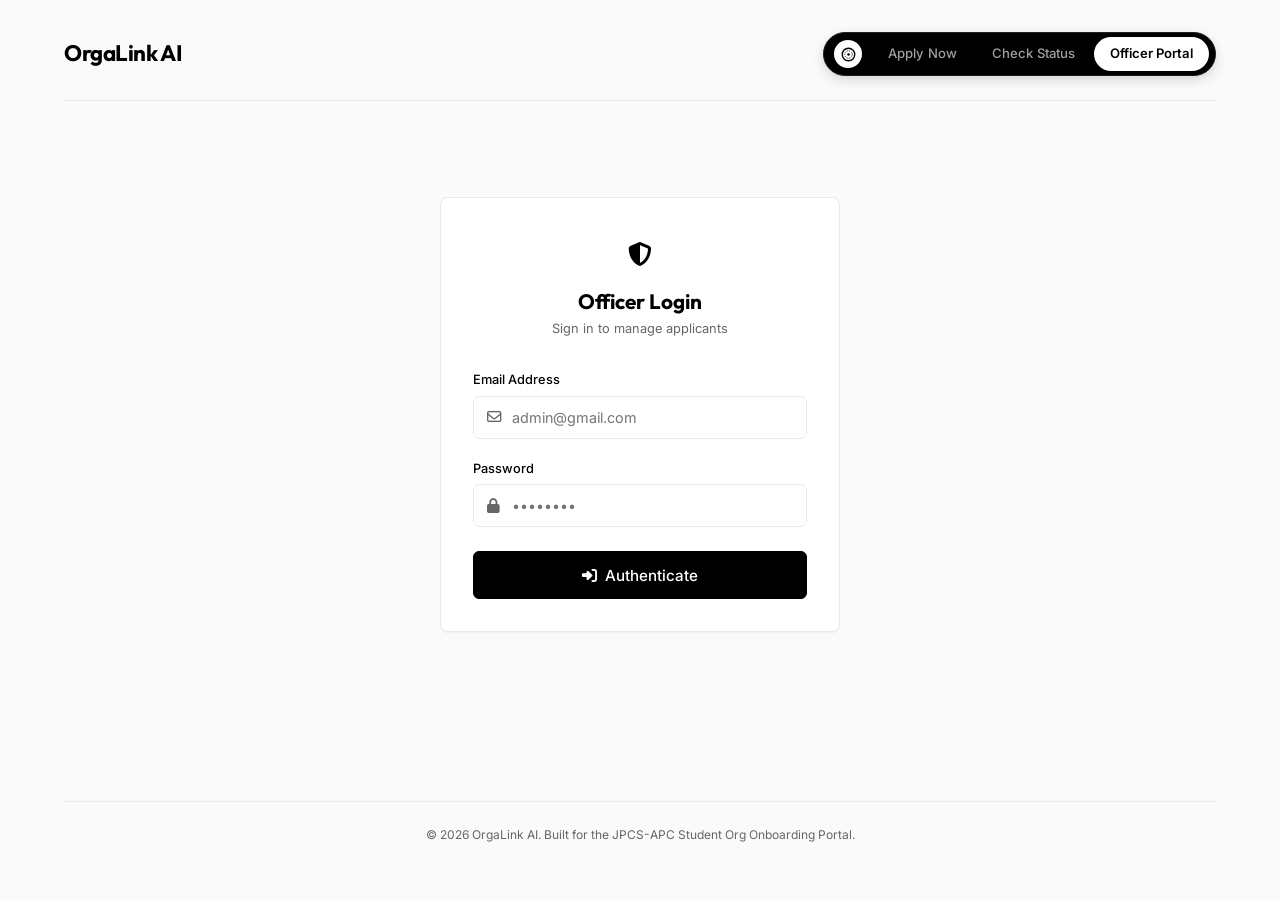
==== commit 31ca64aa: "Fix .hidden class definition in style.css to resolve modal and checklist locking issues, update navi" ====
--- a/officer.html
+++ b/officer.html
@@ -20,31 +20,25 @@
     <!-- Header -->
     <header class="app-header">
       <div class="brand">
-        <div class="logo-wrapper">
+        <div class="brand-text">
+          <h1>OrgaLink AI</h1>
+        </div>
+      </div>
+      
+      <!-- Navigation Links -->
+      <nav class="app-nav">
+        <div class="nav-logo-wrapper">
           <!-- Concentric Circle Minimalist Logo -->
-          <svg class="logo-icon" viewBox="0 0 24 24" fill="none" xmlns="http://www.w3.org/2000/svg">
+          <svg class="nav-logo-icon" viewBox="0 0 24 24" fill="none" xmlns="http://www.w3.org/2000/svg">
             <circle cx="12" cy="12" r="10" stroke="currentColor" stroke-width="2.25"/>
             <circle cx="12" cy="12" r="6" stroke="currentColor" stroke-width="1.25" stroke-dasharray="2 1.5"/>
             <circle cx="12" cy="12" r="2" fill="currentColor"/>
           </svg>
         </div>
-        <div class="brand-text">
-          <h1>OrgaLink AI</h1>
-          <p class="tagline">Next-Gen Intelligent Student Org Onboarding & Recruitment</p>
-        </div>
-      </div>
-      
-      <!-- Navigation Links -->
-      <nav class="app-nav">
-        <a href="index.html" class="nav-link"><i class="fa-solid fa-pen-clip"></i> Apply Now</a>
-        <a href="tracker.html" class="nav-link"><i class="fa-solid fa-route"></i> Check Status</a>
-        <a href="officer.html" class="nav-link active"><i class="fa-solid fa-user-shield"></i> Officer Portal</a>
+        <a href="index.html" class="nav-link">Apply Now</a>
+        <a href="tracker.html" class="nav-link">Check Status</a>
+        <a href="officer.html" class="nav-link active">Officer Portal</a>
       </nav>
-
-      <div class="system-status">
-        <span class="status-indicator online"></span>
-        <span class="status-text">Gemini-3-Flash Connected</span>
-      </div>
     </header>
 
     <!-- Main Content Area -->
--- a/style.css
+++ b/style.css
@@ -31,6 +31,10 @@
   --box-shadow-lg: 0 12px 24px rgba(0, 0, 0, 0.08);
 }
 
+.hidden {
+  display: none !important;
+}
+
 /* ----------------------------------------------------
    BASE STYLES & RESET
    ---------------------------------------------------- */
@@ -100,19 +104,44 @@
   margin-top: 0.1rem;
 }
 
-/* NAVIGATION */
+/* CAPSULE NAVIGATION BAR */
 .app-nav {
   display: flex;
-  gap: 0.5rem;
+  align-items: center;
+  background-color: #000000;
+  border-radius: 9999px;
+  padding: 4px 6px;
+  gap: 0.2rem;
+  border: 1px solid #1f1f1f;
+  box-shadow: 0 4px 12px rgba(0, 0, 0, 0.15);
+}
+
+.nav-logo-wrapper {
+  width: 28px;
+  height: 28px;
+  border-radius: 50%;
+  background: #ffffff;
+  color: #000000;
+  display: flex;
+  align-items: center;
+  justify-content: center;
+  margin-left: 4px;
+  margin-right: 6px;
+  flex-shrink: 0;
+}
+
+.nav-logo-icon {
+  width: 15px;
+  height: 15px;
 }
 
 .nav-link {
-  color: var(--text-muted);
+  color: #a0a0a0;
   text-decoration: none;
-  font-size: 0.85rem;
+  font-size: 0.82rem;
   font-weight: 500;
-  padding: 0.4rem 0.8rem;
-  border-radius: var(--radius-sm);
+  padding: 0.45rem 1rem;
+  border-radius: 9999px;
   transition: var(--transition-smooth);
   display: flex;
   align-items: center;
@@ -120,14 +149,15 @@
 }
 
 .nav-link:hover {
-  color: var(--text-primary);
-  background: #f0f0f0;
+  color: #ffffff;
+  background: rgba(255, 255, 255, 0.1);
 }
 
 .nav-link.active {
-  color: var(--text-primary);
-  background: #f0f0f0;
+  color: #000000;
+  background: #ffffff;
   font-weight: 600;
+  box-shadow: 0 2px 4px rgba(0, 0, 0, 0.1);
 }
 
 .system-status {
@@ -664,11 +694,11 @@
 .applicant-profile-summary {
   display: grid;
   grid-template-columns: repeat(2, 1fr);
-  gap: 0.75rem;
+  gap: 1.25rem;
   background: var(--bg-secondary);
   border: 1px solid var(--card-border);
   border-radius: var(--radius-md);
-  padding: 1rem 1.25rem;
+  padding: 1.5rem;
   text-align: left;
   font-size: 0.85rem;
   margin-bottom: 1.5rem;
@@ -678,9 +708,10 @@
   color: var(--text-muted);
   font-weight: 500;
   display: block;
-  font-size: 0.7rem;
+  font-size: 0.72rem;
   text-transform: uppercase;
-  letter-spacing: 0.02em;
+  letter-spacing: 0.03em;
+  margin-bottom: 0.25rem;
 }
 
 .profile-item strong {
@@ -1227,7 +1258,7 @@
 .modal-grid-2 {
   display: grid;
   grid-template-columns: 1fr 1fr;
-  gap: 1rem;
+  gap: 1.5rem;
 }
 
 /* Empty Table state */
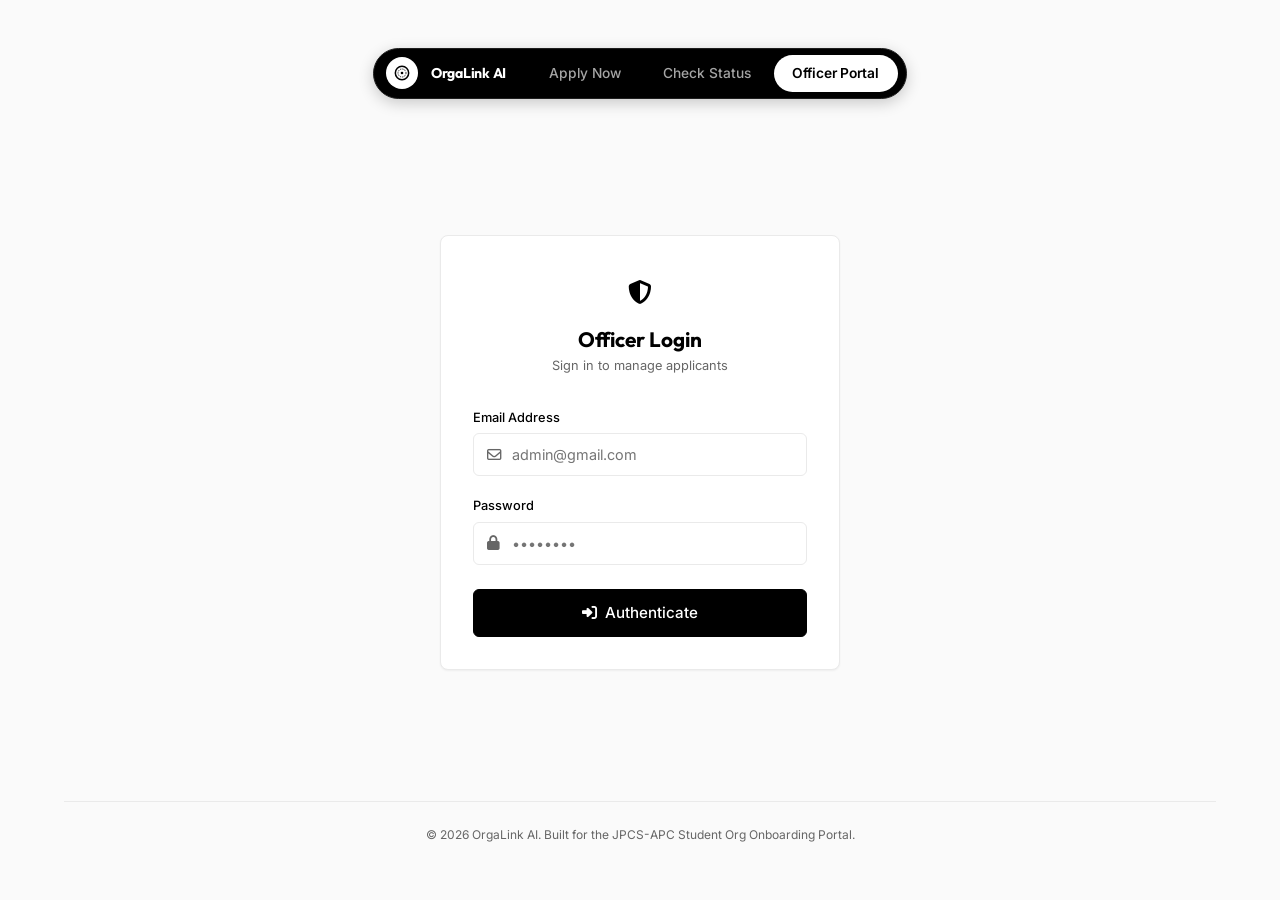
==== commit cb0f4d3c: "Integrate brand name inside navigation capsule, remove old brand text/spacer, hide brand text on mob" ====
--- a/officer.html
+++ b/officer.html
@@ -19,12 +19,6 @@
   <div class="app-container">
     <!-- Header -->
     <header class="app-header">
-      <div class="brand">
-        <div class="brand-text">
-          <h1>OrgaLink AI</h1>
-        </div>
-      </div>
-      
       <!-- Navigation Links -->
       <nav class="app-nav">
         <div class="nav-logo-wrapper">
@@ -35,6 +29,7 @@
             <circle cx="12" cy="12" r="2" fill="currentColor"/>
           </svg>
         </div>
+        <span class="nav-brand-text">OrgaLink AI</span>
         <a href="index.html" class="nav-link">Apply Now</a>
         <a href="tracker.html" class="nav-link">Check Status</a>
         <a href="officer.html" class="nav-link active">Officer Portal</a>
--- a/style.css
+++ b/style.css
@@ -70,18 +70,10 @@
    ---------------------------------------------------- */
 .app-header {
   display: flex;
-  justify-content: space-between;
-  align-items: center;
-  padding-bottom: 1.5rem;
-  border-bottom: 1px solid var(--card-border);
-  flex-wrap: wrap;
-  gap: 1.25rem;
-}
-
-.brand {
-  display: flex;
-  align-items: center;
-  gap: 0.75rem;
+  justify-content: center;
+  align-items: center;
+  padding-top: 1rem;
+  padding-bottom: 2.5rem; /* Spacious whitespace */
 }
 
 .logo-icon {
@@ -110,15 +102,15 @@
   align-items: center;
   background-color: #000000;
   border-radius: 9999px;
-  padding: 4px 6px;
-  gap: 0.2rem;
+  padding: 6px 8px;
+  gap: 0.3rem;
   border: 1px solid #1f1f1f;
-  box-shadow: 0 4px 12px rgba(0, 0, 0, 0.15);
+  box-shadow: 0 4px 15px rgba(0, 0, 0, 0.2);
 }
 
 .nav-logo-wrapper {
-  width: 28px;
-  height: 28px;
+  width: 32px;
+  height: 32px;
   border-radius: 50%;
   background: #ffffff;
   color: #000000;
@@ -126,21 +118,32 @@
   align-items: center;
   justify-content: center;
   margin-left: 4px;
-  margin-right: 6px;
+  margin-right: 4px;
   flex-shrink: 0;
 }
 
 .nav-logo-icon {
-  width: 15px;
-  height: 15px;
+  width: 16px;
+  height: 16px;
+}
+
+.nav-brand-text {
+  color: #ffffff;
+  font-weight: 700;
+  font-family: var(--font-display);
+  font-size: 0.88rem;
+  margin-right: 1.25rem;
+  margin-left: 0.25rem;
+  letter-spacing: -0.018em;
+  user-select: none;
 }
 
 .nav-link {
-  color: #a0a0a0;
+  color: #a5a5a5;
   text-decoration: none;
-  font-size: 0.82rem;
+  font-size: 0.86rem;
   font-weight: 500;
-  padding: 0.45rem 1rem;
+  padding: 0.5rem 1.15rem;
   border-radius: 9999px;
   transition: var(--transition-smooth);
   display: flex;
@@ -150,14 +153,14 @@
 
 .nav-link:hover {
   color: #ffffff;
-  background: rgba(255, 255, 255, 0.1);
+  background: rgba(255, 255, 255, 0.12);
 }
 
 .nav-link.active {
   color: #000000;
   background: #ffffff;
   font-weight: 600;
-  box-shadow: 0 2px 4px rgba(0, 0, 0, 0.1);
+  box-shadow: 0 2px 5px rgba(0, 0, 0, 0.15);
 }
 
 .system-status {
@@ -607,8 +610,37 @@
   background: var(--bg-primary);
 }
 
-.role-committee-card:hover {
-  border-color: #b0b0b0;
+.role-committee-card.web-dev {
+  border-top: 3px solid var(--accent-color);
+}
+.role-committee-card.web-dev:hover {
+  border-color: var(--accent-color);
+  box-shadow: 0 4px 15px rgba(0, 112, 243, 0.06);
+}
+.role-committee-card.web-dev .role-header i {
+  color: var(--accent-color);
+}
+
+.role-committee-card.marketing {
+  border-top: 3px solid #a855f7;
+}
+.role-committee-card.marketing:hover {
+  border-color: #a855f7;
+  box-shadow: 0 4px 15px rgba(168, 85, 247, 0.06);
+}
+.role-committee-card.marketing .role-header i {
+  color: #a855f7;
+}
+
+.role-committee-card.logistics {
+  border-top: 3px solid #f97316;
+}
+.role-committee-card.logistics:hover {
+  border-color: #f97316;
+  box-shadow: 0 4px 15px rgba(249, 115, 22, 0.06);
+}
+.role-committee-card.logistics .role-header i {
+  color: #f97316;
 }
 
 .role-header {
@@ -618,8 +650,8 @@
 }
 
 .role-header i {
-  color: var(--text-primary);
   font-size: 1rem;
+  transition: var(--transition-smooth);
 }
 
 .role-header h3 {
@@ -1360,19 +1392,28 @@
   }
 
   .app-header {
-    flex-direction: column;
-    align-items: flex-start;
+    width: 100%;
+    display: flex;
+    justify-content: center;
+    align-items: center;
     padding: 1rem 0;
   }
 
   .app-nav {
     width: 100%;
-    justify-content: space-between;
+    justify-content: center;
+    flex-wrap: wrap;
+    gap: 0.25rem;
+    padding: 6px;
+  }
+
+  .nav-brand-text {
+    display: none;
   }
 
   .nav-link {
     font-size: 0.8rem;
-    padding: 0.4rem 0.5rem;
+    padding: 0.45rem 0.8rem;
   }
 
   .system-status {
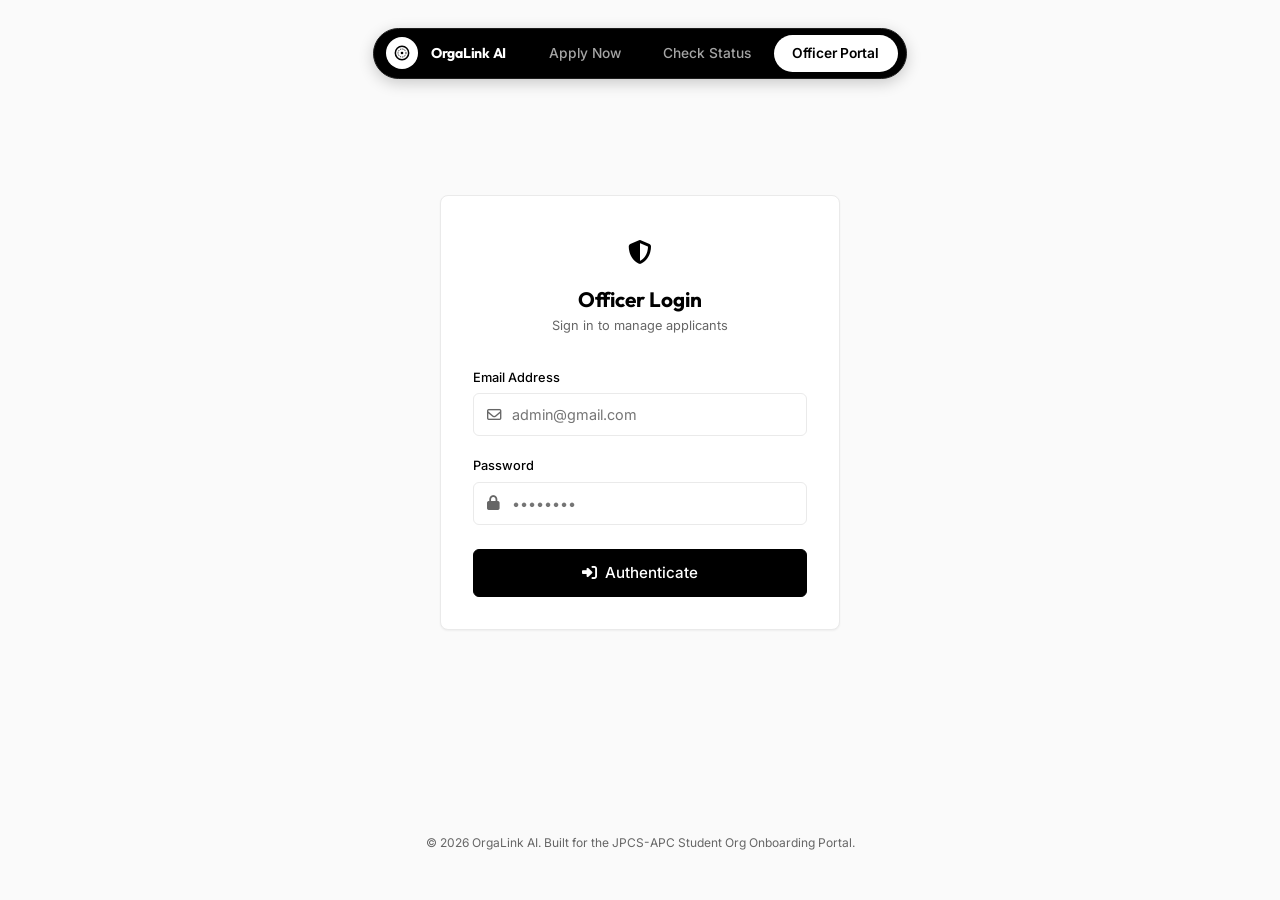
==== commit 4b092201: "Support downloading uploaded applicant files and toggle rejection state on candidates" ====
--- a/officer.html
+++ b/officer.html
@@ -210,7 +210,10 @@
           </div>
           <div class="profile-item">
             <span>Uploaded File</span>
-            <strong id="modal-filename">resume.pdf</strong>
+            <div style="display: flex; align-items: center; gap: 0.5rem; flex-wrap: wrap;">
+              <strong id="modal-filename">resume.pdf</strong>
+              <button id="modal-download-btn" class="action-btn" title="Download file" style="width: auto; height: 26px; padding: 0 0.5rem; display: flex; align-items: center; justify-content: center; gap: 0.25rem; font-size: 0.75rem;"><i class="fa-solid fa-download"></i> Download</button>
+            </div>
           </div>
         </div>
 
--- a/style.css
+++ b/style.css
@@ -58,11 +58,11 @@
 .app-container {
   max-width: 1200px;
   margin: 0 auto;
-  padding: 2rem 1.5rem;
+  padding: 1.25rem 1.5rem 1.5rem 1.5rem; /* Balanced top margin/padding */
   display: flex;
   flex-direction: column;
   min-height: 100vh;
-  gap: 2rem;
+  gap: 1.75rem;
 }
 
 /* ----------------------------------------------------
@@ -72,8 +72,8 @@
   display: flex;
   justify-content: center;
   align-items: center;
-  padding-top: 1rem;
-  padding-bottom: 2.5rem; /* Spacious whitespace */
+  padding-top: 0.5rem; /* Balanced top padding */
+  padding-bottom: 1.5rem; /* Clean bottom padding */
 }
 
 .logo-icon {
@@ -145,7 +145,7 @@
   font-weight: 500;
   padding: 0.5rem 1.15rem;
   border-radius: 9999px;
-  transition: var(--transition-smooth);
+  transition: all 0.2s cubic-bezier(0.4, 0, 0.2, 1);
   display: flex;
   align-items: center;
   gap: 0.4rem;
@@ -154,6 +154,11 @@
 .nav-link:hover {
   color: #ffffff;
   background: rgba(255, 255, 255, 0.12);
+  transform: scale(1.03) translateY(-0.5px);
+}
+
+.nav-link:active {
+  transform: scale(0.96) translateY(0);
 }
 
 .nav-link.active {
@@ -161,6 +166,12 @@
   background: #ffffff;
   font-weight: 600;
   box-shadow: 0 2px 5px rgba(0, 0, 0, 0.15);
+}
+
+.nav-link.active:hover {
+  color: #000000;
+  background: #ffffff;
+  transform: scale(1.02);
 }
 
 .system-status {
@@ -407,18 +418,21 @@
   align-items: center;
   justify-content: center;
   gap: 0.5rem;
-  transition: var(--transition-smooth);
+  transition: all 0.2s cubic-bezier(0.4, 0, 0.2, 1);
   margin-top: 0.25rem;
   width: 100%;
 }
 
 .primary-btn:hover {
+  background: #111111;
+  border-color: #111111;
+  transform: scale(1.01) translateY(-1px);
+  box-shadow: 0 4px 12px rgba(0, 0, 0, 0.08);
+}
+
+.primary-btn:active {
   background: #222222;
-  border-color: #222222;
-}
-
-.primary-btn:active {
-  background: #444444;
+  transform: scale(0.99) translateY(0);
 }
 
 /* ----------------------------------------------------
@@ -1311,7 +1325,6 @@
 .app-footer {
   text-align: center;
   padding: 1.5rem 0;
-  border-top: 1px solid var(--card-border);
   color: var(--text-muted);
   font-size: 0.75rem;
   margin-top: auto;
